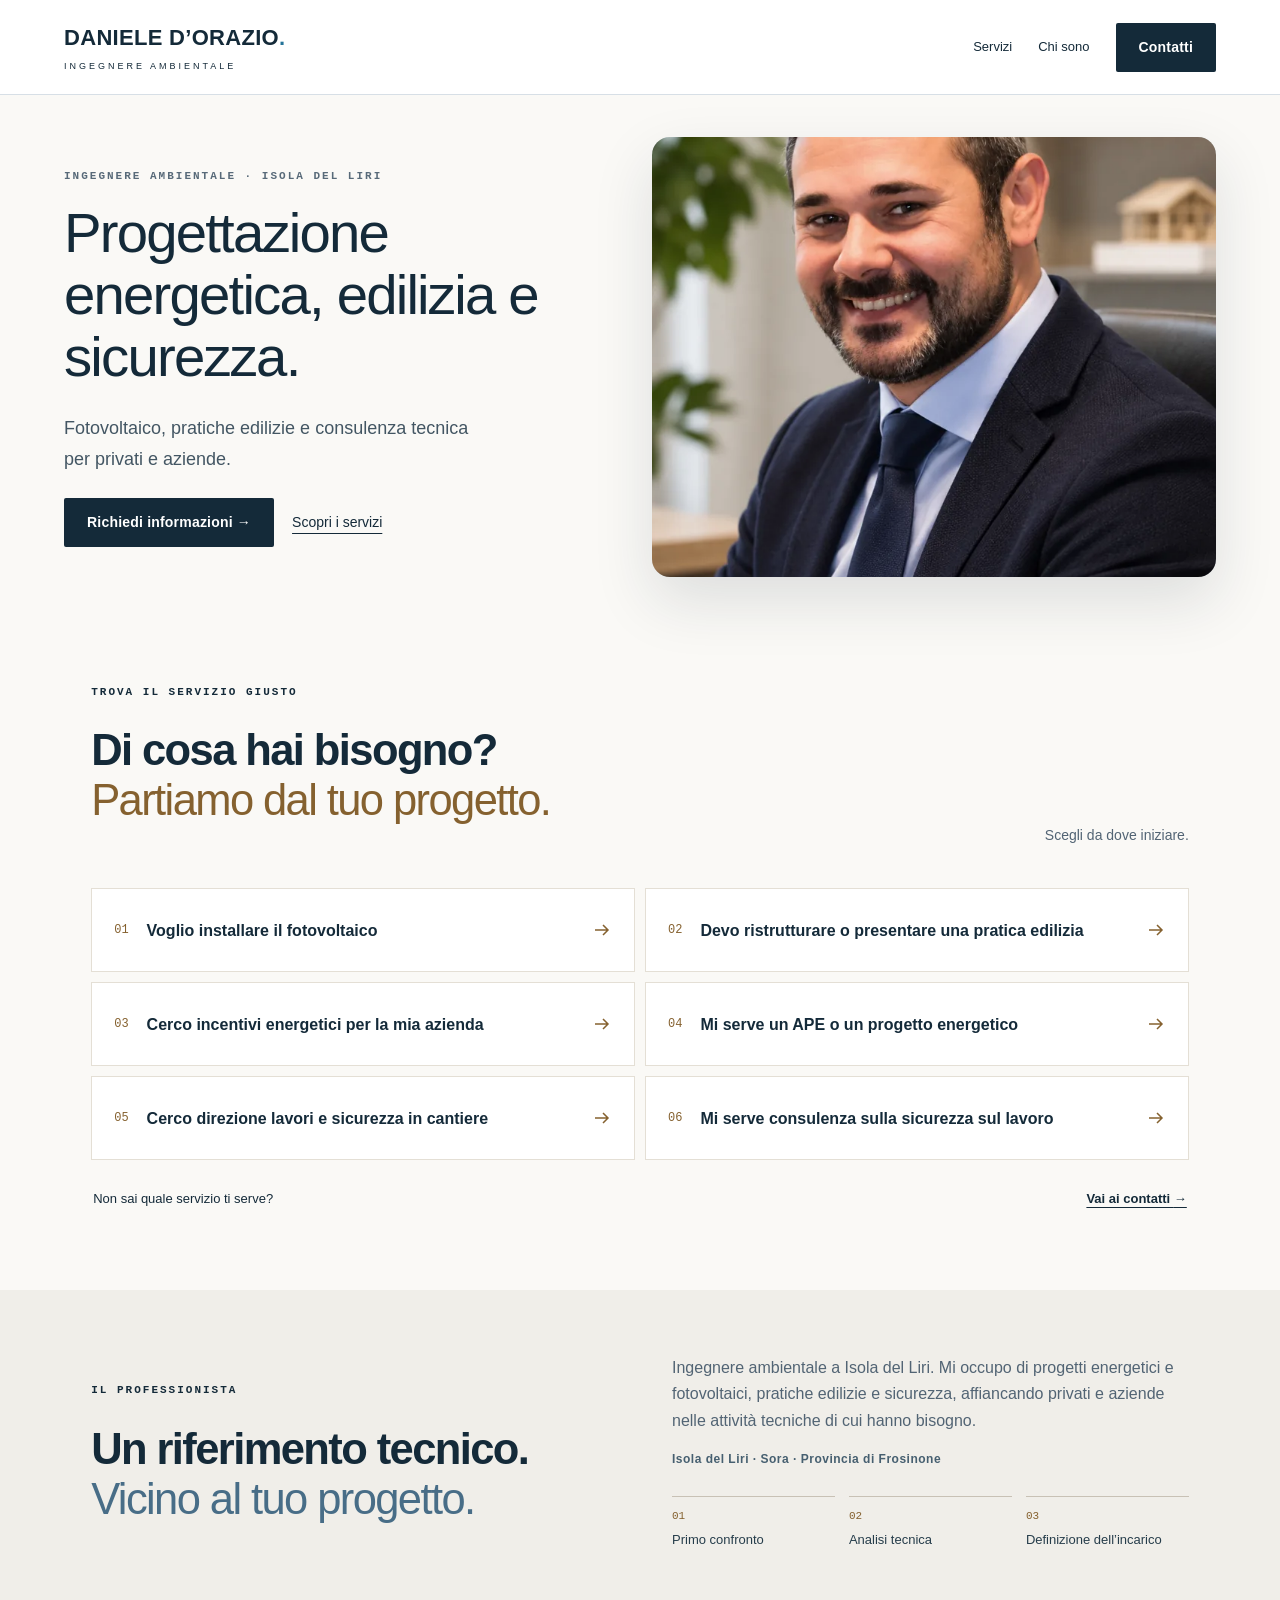
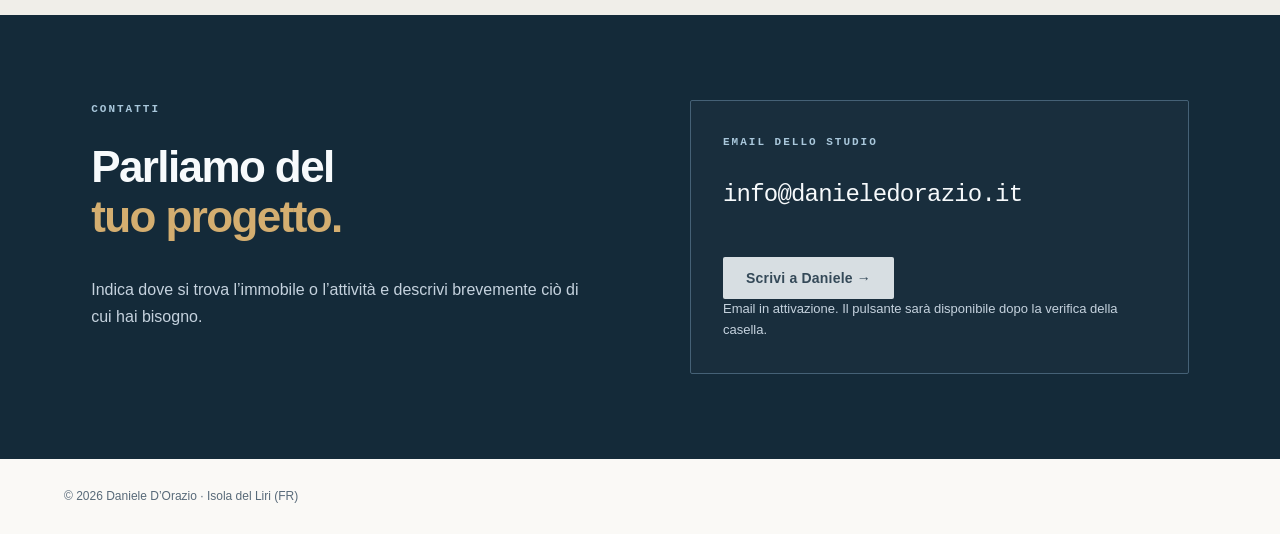
==== index.html @ 5a12cd10 "Simplify hero copy and make contact action prominent" ====
<!DOCTYPE html><html lang="it"><head><meta charset="utf-8"><meta name="viewport" content="width=device-width,initial-scale=1"><title>Daniele D’Orazio | Ingegnere a Isola del Liri</title><meta name="description" content="Daniele D’Orazio, ingegnere a Isola del Liri: progettazione energetica, fotovoltaico e allacci, incentivi per aziende, pratiche edilizie, direzione lavori e sicurezza."><link rel="canonical" href="https://danieledorazio.it/"><meta name="theme-color" content="#142b42"><link rel="icon" href="favicon.svg" type="image/svg+xml"><link rel="stylesheet" href="style.css?v=home-compact-3"><meta property="og:title" content="Daniele D’Orazio | Ingegnere a Isola del Liri"><meta property="og:description" content="Daniele D’Orazio, ingegnere a Isola del Liri: progettazione energetica, fotovoltaico e allacci, incentivi per aziende, pratiche edilizie, direzione lavori e sicurezza."><meta property="og:type" content="website"><meta property="og:locale" content="it_IT"><meta property="og:url" content="https://danieledorazio.it/"><meta property="og:image" content="https://danieledorazio.it/assets/images/condivisione-isola.jpg"><meta property="og:image:width" content="1200"><meta property="og:image:height" content="630"><meta property="og:image:alt" content="Cascata Grande di Isola del Liri · Foto Piergiorgio Mariniello, CC BY-SA 3.0"><meta name="twitter:card" content="summary_large_image"><script type="application/ld+json">{"@context": "https://schema.org", "@type": "WebPage", "@id": "https://danieledorazio.it/#webpage", "url": "https://danieledorazio.it/", "name": "Daniele D’Orazio | Ingegnere a Isola del Liri", "description": "Daniele D’Orazio, ingegnere a Isola del Liri: progettazione energetica, fotovoltaico e allacci, incentivi per aziende, pratiche edilizie, direzione lavori e sicurezza.", "inLanguage": "it-IT"}</script></head><body class="home-clean"><a class="skip" href="#contenuto">Salta al contenuto</a><header><a class="brand" href="./">Daniele D’Orazio<span class="brand-dot">.</span><small>INGEGNERE AMBIENTALE</small></a><nav aria-label="Navigazione principale"><a href="./#servizi">Servizi</a><a href="./#approccio">Chi sono</a><a class="button dark" href="./#contatti"><span class="nav-cta-long">Contatti</span><span class="nav-cta-short">Contatti</span></a></nav></header><main id="contenuto"><section class="wrap hero"><div><span class="eyebrow">Ingegnere ambientale · Isola del Liri</span><h1>Progettazione energetica, edilizia e sicurezza.</h1><p class="lead">Fotovoltaico, pratiche edilizie e consulenza tecnica per privati e aziende.</p><div class="actions"><a class="button dark" href="#contatti">Richiedi informazioni <span aria-hidden="true">→</span></a><a class="textlink" href="#esigenze">Scopri i servizi</a></div></div><div class="hero-art photo-hero person-hero"><img src="assets/images/daniele-ritratto.webp" alt="Daniele D’Orazio, ingegnere ambientale" width="1024" height="1536" fetchpriority="high" decoding="async"></div></section><section class="wrap needs" id="esigenze"><span id="servizi" class="eyebrow">Trova il servizio giusto</span><div class="section-head"><h2>Di cosa hai bisogno?<br><em>Partiamo dal tuo progetto.</em></h2><p>Scegli da dove iniziare.</p></div><div class="needs-grid"><a class="need-link" href="fotovoltaico.html"><span class="need-index">01</span><strong>Voglio installare il fotovoltaico</strong><span class="need-arrow" aria-hidden="true"><svg viewBox="0 0 20 20" width="20" height="20" aria-hidden="true" focusable="false"><path d="M3 10h13m-5-5 5 5-5 5" fill="none" stroke="currentColor" stroke-width="1.5"/></svg></span></a><a class="need-link" href="pratiche-edilizie.html"><span class="need-index">02</span><strong>Devo ristrutturare o presentare una pratica edilizia</strong><span class="need-arrow" aria-hidden="true"><svg viewBox="0 0 20 20" width="20" height="20" aria-hidden="true" focusable="false"><path d="M3 10h13m-5-5 5 5-5 5" fill="none" stroke="currentColor" stroke-width="1.5"/></svg></span></a><a class="need-link" href="incentivi-energetici.html"><span class="need-index">03</span><strong>Cerco incentivi energetici per la mia azienda</strong><span class="need-arrow" aria-hidden="true"><svg viewBox="0 0 20 20" width="20" height="20" aria-hidden="true" focusable="false"><path d="M3 10h13m-5-5 5 5-5 5" fill="none" stroke="currentColor" stroke-width="1.5"/></svg></span></a><a class="need-link" href="certificazione-energetica.html"><span class="need-index">04</span><strong>Mi serve un APE o un progetto energetico</strong><span class="need-arrow" aria-hidden="true"><svg viewBox="0 0 20 20" width="20" height="20" aria-hidden="true" focusable="false"><path d="M3 10h13m-5-5 5 5-5 5" fill="none" stroke="currentColor" stroke-width="1.5"/></svg></span></a><a class="need-link" href="direzione-lavori-sicurezza.html"><span class="need-index">05</span><strong>Cerco direzione lavori e sicurezza in cantiere</strong><span class="need-arrow" aria-hidden="true"><svg viewBox="0 0 20 20" width="20" height="20" aria-hidden="true" focusable="false"><path d="M3 10h13m-5-5 5 5-5 5" fill="none" stroke="currentColor" stroke-width="1.5"/></svg></span></a><a class="need-link" href="sicurezza-lavoro.html"><span class="need-index">06</span><strong>Mi serve consulenza sulla sicurezza sul lavoro</strong><span class="need-arrow" aria-hidden="true"><svg viewBox="0 0 20 20" width="20" height="20" aria-hidden="true" focusable="false"><path d="M3 10h13m-5-5 5 5-5 5" fill="none" stroke="currentColor" stroke-width="1.5"/></svg></span></a></div><div class="needs-foot"><span>Non sai quale servizio ti serve?</span><a href="#contatti">Vai ai contatti <span aria-hidden="true">→</span></a></div></section><section class="about" id="approccio"><div class="wrap about-compact"><div><span class="eyebrow">Il professionista</span><h2>Un riferimento tecnico.<br><em>Vicino al tuo progetto.</em></h2></div><div><p>Ingegnere ambientale a Isola del Liri. Mi occupo di progetti energetici e fotovoltaici, pratiche edilizie e sicurezza, affiancando privati e aziende nelle attività tecniche di cui hanno bisogno.</p><p class="about-location">Isola del Liri · Sora · Provincia di Frosinone</p><ol class="process-compact"><li>Primo confronto</li><li>Analisi tecnica</li><li>Definizione dell’incarico</li></ol></div></div></section><section class="contact" id="contatti"><div class="wrap split"><div><span class="eyebrow">Contatti</span><h2>Parliamo del<br><span class="contact-highlight">tuo progetto.</span></h2><p>Indica dove si trova l’immobile o l’attività e descrivi brevemente ciò di cui hai bisogno.</p></div><div class="contact-panel"><span class="eyebrow">Email dello studio</span><p class="contact-email">info@danieledorazio.it</p><button class="button contact-pending" type="button" disabled aria-describedby="email-status">Scrivi a Daniele <span aria-hidden="true">→</span></button><p id="email-status" class="contact-status">Email in attivazione. Il pulsante sarà disponibile dopo la verifica della casella.</p></div></div></section></main><footer><span>© 2026 Daniele D’Orazio · Isola del Liri (FR)</span></footer></body></html>
---- style.css ----
*{box-sizing:border-box}html{scroll-behavior:smooth;scroll-padding-top:90px}body{background:#f5f7f9;color:#172e43;font:16px/1.65 Arial,sans-serif;margin:0}a{color:inherit}header{align-items:center;display:flex;justify-content:space-between;margin:auto;max-width:1320px;padding:26px 5%}.brand{font-size:21px;font-weight:700;letter-spacing:-1px;text-decoration:none}.brand small{display:block;font-size:10px;font-weight:400;letter-spacing:2px}nav{align-items:center;display:flex;gap:26px}nav a{font-size:13px}.button,nav a{text-decoration:none}.button{background:#c5e2ef;border:0;border-radius:4px;color:#142b42;display:inline-block;font-size:14px;font-weight:700;padding:13px 23px}.dark{background:#142b42;color:#fff}.wrap{margin:auto;max-width:1200px;padding:85px 4%}.hero{align-items:center;display:grid;grid-template-columns:1.15fr 1fr;padding-bottom:70px;padding-top:70px}.eyebrow{display:block;font-size:11px;font-weight:700;letter-spacing:2px;margin-bottom:24px;text-transform:uppercase}h1,h2,h3,p{margin-top:0}h1{font:500 clamp(42px,5.3vw,73px)/1.08 Georgia,serif;letter-spacing:-2.5px;margin-bottom:26px}h1 em,h2 em{color:#346c88}h2{font:400 clamp(32px,4vw,48px)/1.15 Georgia,serif;letter-spacing:-1px}h3{font-size:21px;font-weight:500;line-height:1.3}p{color:#526474}.lead{font-size:17px;max-width:490px}.actions{align-items:center;display:flex;gap:24px;margin:32px 0}.textlink{font-size:14px;text-underline-offset:6px}.micro{color:#586a79;font-size:11px}.hero-art{background:#e9eef3;border-radius:160px 160px 8px 8px;min-height:470px;overflow:hidden;position:relative}.hero-art svg{height:470px;width:100%}.tag{align-items:center;background:#fffefaeb;border:1px solid #fff;bottom:25px;display:flex;font-size:12px;justify-content:space-between;left:25px;padding:15px 20px;position:absolute;right:25px}.tag strong{display:block;font-size:16px}.section-head{align-items:end;display:flex;gap:35px;justify-content:space-between;margin-bottom:45px}.section-head p{font-size:14px;max-width:350px}.grid{display:grid;gap:20px;grid-template-columns:repeat(3,1fr)}.card{background:#fff;border:1px solid #d7dfe6;display:flex;flex-direction:column;min-height:300px;padding:31px;text-decoration:none;transition:transform .2s,background .2s}.card:hover{background:#eef4f8;transform:translateY(-5px)}.num{color:#587b92;font-size:11px;letter-spacing:2px;margin-bottom:42px}.card p{font-size:14px}.about{background:#eaf0f5}.split{display:grid;gap:100px;grid-template-columns:1fr 1fr}.steps{border-top:1px solid #bbcbd7}.step{border-bottom:1px solid #bbcbd7;display:grid;gap:20px;grid-template-columns:40px 1fr;padding:25px 0}.step h3{font-size:19px;margin-bottom:8px}.step p{font-size:14px;margin:0}.step span{color:#346c88;font-size:12px}.local{align-items:center;border:1px solid #d7dfe6;display:flex;gap:30px;justify-content:space-between;margin-top:45px;padding:35px}.local p{margin:0;max-width:600px}.faq{max-width:820px}details{border-bottom:1px solid #d7dfe6;padding:23px 0}summary{cursor:pointer;font-size:18px}details p{font-size:15px;margin:18px 0 0}.contact{background:#142b42;color:#f7fafc}.contact p{color:#c5d2de}.contact h2{font-size:55px}.contact-panel{border:1px solid #456176;padding:32px}.contact-panel p:last-child{margin:0}footer{color:#586a79;display:flex;gap:20px;justify-content:space-between;padding:28px 5%}.demo,footer{font-size:11px}.demo{background:#eaf0f5;color:#536a7d;padding:8px 5%;text-align:center}.article{max-width:800px}.article h1{font-size:52px}.article h2{font-size:30px;margin-top:45px}.article li{color:#526474;margin:12px 0}.skip{left:-9999px;position:absolute}.skip:focus{background:#fff;left:10px;padding:10px;top:10px;z-index:10}:focus-visible{outline-offset:5px}@media(max-width:760px){header{padding:20px 6%}nav{gap:14px}nav a:not(:last-child){display:none}.hero,.split{gap:35px;grid-template-columns:1fr}.wrap{padding:55px 6%}.hero-art{min-height:370px}.hero-art svg{height:370px}.hero{padding-top:45px}h1{font-size:49px}.grid{grid-template-columns:1fr}.card{min-height:240px}.num{margin-bottom:25px}.local,.section-head{display:block}.contact h2{font-size:42px}footer{flex-direction:column}.article h1{font-size:40px}.actions{gap:15px}}@media(prefers-reduced-motion:reduce){html{scroll-behavior:auto}.card{transition:none}}
.photo-hero{background:#d6e0e8;border-radius:180px 180px 5px 5px;min-height:550px}.photo-hero>img{display:block;height:550px;object-fit:cover;object-position:60% center;width:100%}.photo-hero:after{background:linear-gradient(transparent 55%,#172e4344);content:"";inset:0;pointer-events:none;position:absolute}.photo-hero .tag{z-index:1}.tag>div>span{font-size:9px;letter-spacing:1px}.visual-story{background:#e9eef3;display:grid;grid-template-columns:1.1fr 1fr}.story-image{min-height:520px;overflow:hidden;position:relative}.story-image img{height:100%;object-fit:cover;object-position:25% center;position:absolute;width:100%}.story-image>span{background:#142b4280;bottom:16px;color:#fff;font-size:10px;left:20px;padding:7px 10px;position:absolute;right:20px;text-shadow:0 1px 5px #000}.story-copy{align-self:center;padding:70px 12%}.story-copy p{max-width:420px}.contact-email{display:block;font-size:clamp(16px,2vw,25px);margin-bottom:24px;overflow-wrap:anywhere;text-underline-offset:7px}.contact-panel .button{margin-top:20px}.card{border-radius:8px}.card:nth-child(2){background:#edf2f7}.card:nth-child(3){background:#e5edf4}.hero{gap:40px}header{border-bottom:0}.demo{background:#142b42;color:#dce8f1}.contact-panel{background:#ffffff05;border-radius:8px}@media(max-width:760px){.visual-story{grid-template-columns:1fr}.story-image{min-height:340px}.story-copy{padding:45px 6%}.photo-hero{border-radius:140px 140px 5px 5px;min-height:420px}.photo-hero>img{height:420px}.hero h1{font-size:52px}}body,h1,h2,h3{font-family:Arial,Helvetica,sans-serif}h1,h2,h3{font-weight:600}h1{font-size:clamp(39px,4.35vw,61px);letter-spacing:-2.3px;line-height:1.1}h1 em,h2 em{color:#486d87;font-style:normal;font-weight:400}h2{font-size:clamp(30px,3.4vw,44px);letter-spacing:-1.6px}h3{font-size:20px;letter-spacing:-.4px}.brand{letter-spacing:-.7px}.drawing-label,.eyebrow,.micro,.num{font-family:Courier New,monospace}.hero{background-image:linear-gradient(#142b4207 1px,transparent 0),linear-gradient(90deg,#142b4207 1px,transparent 0);background-size:40px 40px;max-width:1280px;padding:65px 5%}.hero-art,.photo-hero{border:1px solid #cbd6df;border-radius:2px;min-height:510px}.photo-hero>img{filter:saturate(.72);height:510px;object-position:34% center}.drawing-label{background:#ffffffed;color:#142b42;font-size:9px;left:15px;letter-spacing:.5px;padding:8px 10px;position:absolute;top:15px;z-index:2}.tag{background:#fffffff0;border-radius:0;bottom:15px;left:15px;right:15px}.tag strong{font-size:17px}.button{letter-spacing:.2px}.button,.card,.contact-panel{border-radius:2px}.card{border-top:3px solid #346c88;min-height:290px}.card:hover{transform:translateY(-3px)}.num{color:#526e83}.contact h2{font-size:44px;line-height:1.12}.contact-email{font-family:Courier New,monospace;font-size:clamp(16px,1.7vw,23px);letter-spacing:-.8px}.email-status{border:1px solid #668399;color:#d8e6ef!important;display:inline-block;font:12px Courier New,monospace;padding:6px 12px}.demo{background:#e6edf3;border-bottom:1px solid #d7dfe6;color:#344f66;font-size:10px}.visual-story{background:#e9eff4}.story-image img{filter:saturate(.65)}.about{background:#edf2f6}.local{border-left:3px solid #346c88}.contact-panel hr{border-color:#456176!important}header{border-bottom:1px solid #d7dfe6}.contact .eyebrow{color:#a9c7db}.photo-hero:after{background:linear-gradient(transparent 55%,#142b4233)}.story-image>span{background:#142b4299}@media(max-width:760px){.hero h1{font-size:41px;letter-spacing:-1.6px}.hero-art,.photo-hero{border-radius:2px;min-height:390px}.photo-hero>img{height:390px}.hero{padding-bottom:40px;padding-top:40px}.contact h2{font-size:36px}.drawing-label{font-size:8px}}
:root{--ink:#142a39;--gold:#b89455;--paper:#faf9f6}
body{background:var(--paper);color:var(--ink)}
header{background:#fff;max-width:none;padding-bottom:20px;padding-top:20px}
.brand{font-size:22px;letter-spacing:.3px;text-transform:uppercase}
.brand small{font-size:9px;letter-spacing:3px;margin-top:3px}
.textlink:hover,nav a:hover{color:#a57d40}
.button.dark{background:var(--ink);color:#fff}
.button:hover{filter:brightness(1.12)}
.hero{background-image:none;gap:55px;grid-template-columns:1fr 1.05fr;max-width:1400px;min-height:620px}
.hero h1{font-size:clamp(42px,5.2vw,74px);font-weight:500;letter-spacing:-2.7px;line-height:1.08}
#territorio h2 em,.hero h1 em,.section-head h2 em{color:#85612f}
.hero .eyebrow{color:#80602f}
.hero .lead{color:#435663;font-size:18px;line-height:1.7}
.photo-hero{border:0;box-shadow:0 24px 60px #142a3920;min-height:540px}
.photo-hero>img{filter:saturate(.9);height:540px;object-position:center}
.drawing-label{background:#fff;color:#87683c}
.tag{background:#ffffffed;border:0}
.card{border:1px solid #e5e2dc;border-top:3px solid var(--gold);box-shadow:0 10px 28px #142a3909}
.card:nth-child(2),.card:nth-child(3){background:#fff}
.card:hover{box-shadow:0 20px 40px #142a3919}
.about{background:#f0eee9}
.visual-story{background:#eeece6}
.story-image img{filter:saturate(.85)}
.local{background:#fff;border:1px solid #e4dfd5;border-left:4px solid var(--gold);box-shadow:0 12px 36px #142a3909}
.territory-mark{color:#80602f;font-size:12px;font-weight:700;letter-spacing:2px;line-height:2;text-align:center;white-space:nowrap}
.contact{background:var(--ink)}
.contact h2 span{color:#d4ae70!important}
.demo{background:#f3eee4;border:0;color:#6d5836}
@media(max-width:760px){header{padding:18px 5%}.brand{font-size:17px}nav .button{font-size:11px;padding:10px}.hero{gap:25px;grid-template-columns:1fr;min-height:auto}.hero h1{font-size:clamp(39px,10vw,55px);letter-spacing:-1.8px}.photo-hero{min-height:330px}.photo-hero>img{height:330px}.tag{padding:12px}.territory-mark{display:block;margin-top:25px}.local{padding:24px}
 header{align-items:center;gap:12px}
 .brand{font-size:16px;line-height:1.2;white-space:nowrap}
 .brand small{font-size:8px;letter-spacing:2px}
 nav{margin-left:auto}
 nav .button{font-size:0;max-width:110px;padding:11px 12px}
 nav .button:after{content:"Contatti";font-size:12px}
 .hero{display:flex;flex-direction:column;gap:18px;padding-bottom:36px;padding-top:30px}
 .hero>div:first-child{display:contents}
 .hero .eyebrow{font-size:9px;letter-spacing:1.4px;margin-bottom:0;order:0}
 .hero h1{font-size:clamp(34px,9vw,43px);letter-spacing:-1.4px;line-height:1.12;margin:0;order:1}
 .hero .lead{font-size:15px;line-height:1.55;margin:0;order:3}
 .hero .actions{flex-wrap:wrap;gap:15px;margin:8px 0 0;order:4}
 .hero .actions .button{font-size:12px;padding:12px 16px}
 .hero .actions .textlink{font-size:12px}
 .hero .micro{display:none}
 .hero .hero-art{box-shadow:0 12px 28px #142a3920;min-height:250px;order:2;width:100%}
 .hero .photo-hero>img{height:250px}
 .hero .drawing-label{font-size:8px}
 .hero .tag{bottom:9px;left:9px;padding:9px;right:9px}
 .hero .tag strong{font-size:12px}
 .hero .tag>div>span{font-size:8px}
 .wrap{padding-left:5%;padding-right:5%}}
.photo-credit{color:#586a79;font-size:10px;margin:auto;max-width:1200px;padding:0 5% 22px}
.photo-credit a{color:inherit}

.contact-top{align-items:center;background:#142a39;color:#fff;display:flex;font-size:13px;gap:17px;justify-content:center;letter-spacing:.1px;padding:10px 5%}
.contact-top>a{color:#fff;font-weight:700;text-underline-offset:3px}
.contact-top>span:first-child{color:#d4ae70;font-size:11px;letter-spacing:1px;text-transform:uppercase}
.contact-top .demo-phone{color:#f5f1e9;font-weight:600}
.contact-top small{color:#e0c9a8;font-size:10px;font-weight:400}
@media(max-width:760px){.contact-top{flex-wrap:wrap;font-size:12px;gap:3px 10px;padding:10px 4%}.contact-top .contact-separator,.contact-top>span:first-child{display:none}.contact-top>a{font-size:13px}.contact-top .demo-phone{font-size:12px}}
.service-grid{align-items:stretch;gap:18px}
.service-card{gap:0;min-height:0;padding:27px 27px 24px}
.service-card .num{color:#80602f;margin:0 0 16px}
.service-card h3{font-size:23px;line-height:1.2;margin-bottom:16px}
.service-tags{border-top:1px solid #eee8dd;color:#806b4f;display:block;font-size:11px;line-height:1.6;padding:12px 0}
.service-cta{align-items:center;color:#142a39;display:flex;font-size:13px;font-weight:700;justify-content:space-between;margin-top:auto;padding-top:18px}
.service-cta span{color:#85612f;font-size:21px}
@media(max-width:760px){.service-grid{gap:14px}.service-card{min-height:0;padding:22px 22px 18px}.service-card .num{margin-bottom:12px}.service-card h3{font-size:22px;margin-bottom:10px}.service-tags{font-size:10px;padding:10px 0}.service-cta{padding-top:11px}}

.service-grid{grid-template-columns:repeat(3,minmax(0,1fr))}.service-card{min-height:285px}.service-card h3{margin-top:10px}.service-card .service-tags{margin-top:auto}.service-card .service-cta{margin-top:0}@media(max-width:760px){.service-grid{grid-template-columns:1fr}.service-card{min-height:0}.service-card h3{font-size:21px}}
.needs{padding-bottom:55px;padding-top:68px}
.needs .section-head{margin-bottom:27px}
.needs-grid{display:grid;gap:12px;grid-template-columns:repeat(2,minmax(0,1fr))}
.need-link{align-items:center;background:#fff;border:1px solid #e4dfd5;display:flex;gap:18px;min-height:88px;padding:21px 23px;text-decoration:none;transition:border-color .2s,box-shadow .2s}
.need-link:focus-visible,.need-link:hover{border-color:#b89455;box-shadow:0 10px 25px #142a3912}
.need-index{color:#85612f;font:12px Courier New,monospace}
.need-link strong{flex:1;font-size:16px;font-weight:600;line-height:1.35}
.need-arrow{color:#85612f;font-size:22px}
.needs-foot{align-items:center;display:flex;font-size:13px;gap:15px;justify-content:space-between;margin-top:18px;padding:16px 2px}
.needs-foot a{font-weight:700;text-underline-offset:4px}
@media(max-width:760px){.needs{padding-bottom:20px;padding-top:43px}.needs .section-head{margin-bottom:19px}.needs-grid{gap:9px;grid-template-columns:1fr}.need-link{gap:13px;min-height:68px;padding:15px 17px}.need-link strong{font-size:14px}.need-arrow{font-size:20px}.needs-foot{display:block;padding:14px 0}.needs-foot span{display:block;margin-bottom:7px}}
.wa-ready{align-items:center;background:#e9f7ed;border:1px solid #b7dec2;border-radius:9px;color:#14542c;display:flex;gap:13px;margin:15px 0;padding:14px 16px}
.wa-ready small,.wa-ready strong{display:block}.wa-ready strong{font-size:16px}.wa-ready small{color:#366e49;font-size:12px;line-height:1.45}
.wa-dot{color:#1b9e50;font-size:22px}.wa-top{color:#d6f6df!important;font-weight:700}.wa-top small{font-size:10px;font-weight:400}
.wa-floating{align-items:center;background:#168744;border-radius:40px;bottom:20px;box-shadow:0 6px 24px #142a3940;color:#fff;display:flex;font-size:14px;font-weight:700;gap:7px;padding:12px 17px;position:fixed;right:18px;text-decoration:none;z-index:50}
.wa-floating small{font-size:10px;font-weight:400;opacity:.9}.wa-floating span{font-size:22px;line-height:1}
@media(max-width:760px){.wa-floating{bottom:12px;font-size:13px;padding:11px 14px;right:12px}.wa-top{font-size:12px!important}}
.brand-dot{color:#257499}.tag-arrow{font-size:28px}.contact-highlight{color:#87c4dd}.contact-divider{border:0;border-top:1px solid #527064;margin:26px 0}.back-link{margin-top:28px}.back-link-legacy{margin-top:30px}
.nav-cta-short{display:none}.hero>div,.split>div{min-width:0}.article h1{overflow-wrap:anywhere}
.wa-floating{background:#126d38}.wa-floating small{opacity:1}.wa-floating{bottom:calc(20px + env(safe-area-inset-bottom,0px))}
body:has(.wa-floating){padding-bottom:80px}summary{display:list-item;min-height:44px}.photo-credit a,footer a{display:inline-block;padding:4px 0}.contact-top a{padding:4px 0}
:focus-visible{outline:3px solid #387fa3;outline-offset:4px}.contact :focus-visible,.contact-top :focus-visible{outline-color:#c5e2ef}
@media(max-width:760px){nav .button{align-items:center;display:inline-flex;font-size:12px;min-height:44px}nav .button:after{content:none}.nav-cta-long{display:none}.nav-cta-short{display:inline}.brand small{letter-spacing:1.1px}.brand small,.hero .eyebrow{font-size:10px}.photo-credit{font-size:12px}.drawing-label,.hero .drawing-label{font-size:10px}.wa-floating{bottom:calc(12px + env(safe-area-inset-bottom,0px))}.brand{white-space:normal}.brand small{white-space:nowrap}.article .button,.contact-top{overflow-wrap:anywhere}}
@media(prefers-reduced-motion:reduce){*{scroll-behavior:auto!important;transition:none!important}}

/* The mobile contact placeholder must not obscure text or actions. */
@media(max-width:760px){.wa-floating{position:static;width:max-content;max-width:calc(100% - 24px);margin:0 12px calc(24px + env(safe-area-inset-bottom,0px)) auto}body:has(.wa-floating){padding-bottom:0}}

/* Essential homepage */
.about-compact{display:grid;grid-template-columns:1fr 1fr;gap:64px;align-items:center;padding-top:65px;padding-bottom:65px}
.about-compact h2{margin-bottom:0}.about-compact p{max-width:510px}.about-location{font-size:12px;font-weight:700;letter-spacing:.5px;color:#587b92}
.service-grid .service-card{min-height:210px}.service-grid .service-card h3{margin-bottom:12px}.service-grid .service-cta{margin-top:auto}
@media(max-width:760px){.about-compact{grid-template-columns:1fr;gap:15px;padding-top:40px;padding-bottom:40px}.about-compact h2{font-size:31px}.service-grid .service-card{min-height:0}}

/* Approved compact studio homepage: ink, warm paper and muted gold. */
.home-clean .hero{min-height:0;padding-top:62px;padding-bottom:68px;gap:60px;align-items:center}
.home-clean .hero h1{font-size:clamp(43px,4.3vw,62px);line-height:1.08;margin-bottom:25px;letter-spacing:-2px;color:var(--ink)}
.hero-profession{display:block;font-size:.52em;line-height:1.35;font-weight:400;letter-spacing:-.6px;color:#85612f;margin-top:17px}
.home-clean .hero .eyebrow{font-size:11px;color:#586a79;margin-bottom:21px}
.home-clean .hero .lead{max-width:430px;font-size:18px}.home-clean .hero .actions{margin:26px 0 0}
.home-clean .photo-hero{min-height:440px}.home-clean .photo-hero>img{height:440px;object-position:center}
.home-clean .needs{padding-top:54px;padding-bottom:64px}.home-clean .needs-grid{gap:10px}.home-clean .need-link{min-height:84px;padding:20px 22px}.need-arrow svg{display:block}.home-clean .need-arrow{color:#85612f}
.home-clean .needs-foot{margin-top:12px}.home-clean .section-head{margin-bottom:27px}
.process-compact{list-style:none;padding:0;margin:26px 0 0;display:flex;gap:14px;counter-reset:process;flex-wrap:wrap}
.process-compact li{counter-increment:process;border-top:1px solid #c8c1b5;padding-top:13px;flex:1;min-width:120px;font-size:13px;color:#263d4b}
.process-compact li:before{content:'0' counter(process);display:block;font:11px 'Courier New',monospace;color:#85612f;margin-bottom:7px}
.home-clean .contact-panel{align-self:center}.contact-pending:disabled{background:#d7dee2;color:#344958;cursor:not-allowed;opacity:1;box-shadow:none;filter:none}.contact-status{font-size:13px;line-height:1.6;margin:16px 0 0;color:#c5d2de}.home-clean .contact-email{font-size:clamp(17px,2vw,24px);color:#f7fafc;margin-bottom:22px}.home-clean footer{font-size:12px}.home-clean .photo-credit{padding-bottom:24px}
@media(max-width:760px){.home-clean .hero{display:grid;grid-template-columns:1fr;gap:25px;padding-top:34px;padding-bottom:40px}.home-clean .hero>div:first-child{display:block}.home-clean .hero h1{font-size:clamp(36px,9vw,46px);letter-spacing:-1.4px;margin-bottom:20px}.hero-profession{font-size:.58em;letter-spacing:-.4px;margin-top:13px}.home-clean .hero .eyebrow{font-size:10px;margin-bottom:15px}.home-clean .hero .lead{font-size:16px;line-height:1.6}.home-clean .hero .actions{margin-top:22px}.home-clean .hero .hero-art,.home-clean .photo-hero{min-height:270px}.home-clean .photo-hero>img{height:270px}.home-clean .needs{padding-top:36px;padding-bottom:40px}.home-clean .needs-grid{gap:9px}.home-clean .need-link{padding:16px;min-height:74px}.home-clean .need-link strong{font-size:15px;line-height:1.4}.home-clean .need-index{font-size:11px}.home-clean .section-head h2{font-size:31px}.process-compact{gap:12px;margin-top:24px}.process-compact li{flex-basis:100%;min-width:0;display:flex;gap:13px;align-items:baseline;padding-top:12px}.process-compact li:before{margin-bottom:0}.home-clean .contact-panel{padding:24px}.home-clean .contact-email{font-size:18px}}
.home-clean .about-location{color:#465f70}

/* Portrait in the compact professional profile */
.about-with-photo{grid-template-columns:minmax(190px,.72fr) minmax(220px,1fr) minmax(250px,1.12fr);gap:clamp(20px,3vw,52px);align-items:center}
.about-portrait{margin:0;overflow:hidden;border-radius:12px;aspect-ratio:4/5;max-width:320px;background:#d9e2e5;box-shadow:0 12px 34px rgba(20,43,66,.11)}
.about-portrait img{display:block;width:100%;height:100%;object-fit:cover;object-position:center 26%}
@media(max-width:900px){.about-with-photo{grid-template-columns:minmax(140px,.65fr) 1fr;gap:22px}.about-with-photo>div:last-child{grid-column:2}.about-portrait{grid-row:1/span 2}}
@media(max-width:600px){.about-with-photo{grid-template-columns:112px minmax(0,1fr);gap:15px;align-items:start}.about-portrait{grid-row:1;aspect-ratio:3/4;border-radius:9px}.about-with-photo>div:nth-child(2){align-self:center}.about-with-photo>div:last-child{grid-column:1/-1}.about-with-photo h2{font-size:clamp(23px,6vw,31px)}}

/* Hero portrait instead of landscape */
.person-hero{background:#dfe7e9;border-radius:18px;min-height:530px}
.person-hero>img{width:100%;height:530px;object-fit:cover;object-position:center 30%}
.person-hero:after{display:none}
@media(max-width:760px){.person-hero{min-height:0;max-height:520px;border-radius:14px}.person-hero>img{height:auto;max-height:520px;aspect-ratio:4/4.6;object-fit:cover;object-position:center 25%}}

/* Keep full portrait visible on mobile, with no duplicate in About */
@media(max-width:760px){
.person-hero{max-height:none;min-height:0;overflow:hidden}
.person-hero>img{display:block;width:100%;height:auto;max-height:none;aspect-ratio:auto;object-fit:contain;object-position:center}
}

/* Compact, direct homepage introduction */
.home-clean .hero{padding-top:42px;padding-bottom:52px;gap:clamp(24px,4vw,58px)}
.home-clean .hero h1{font-size:clamp(35px,4.4vw,62px);line-height:1.1;letter-spacing:-1.8px;max-width:680px}
.home-clean .hero .eyebrow{margin-bottom:17px}
.home-clean .hero .lead{margin-bottom:0}
.home-clean .hero .actions{flex-wrap:wrap;gap:18px;margin:24px 0 0}
@media(max-width:760px){
.home-clean .hero{padding-top:28px;padding-bottom:38px;gap:24px}
.home-clean .hero h1{font-size:clamp(34px,8.2vw,45px);letter-spacing:-1.2px;margin-bottom:16px}
.home-clean .hero .eyebrow{font-size:10px;margin-bottom:14px}
.home-clean .hero .lead{font-size:16px;line-height:1.5}
.home-clean .hero .actions{margin-top:20px;gap:14px}
.home-clean .hero .actions .button{padding:12px 17px}
}
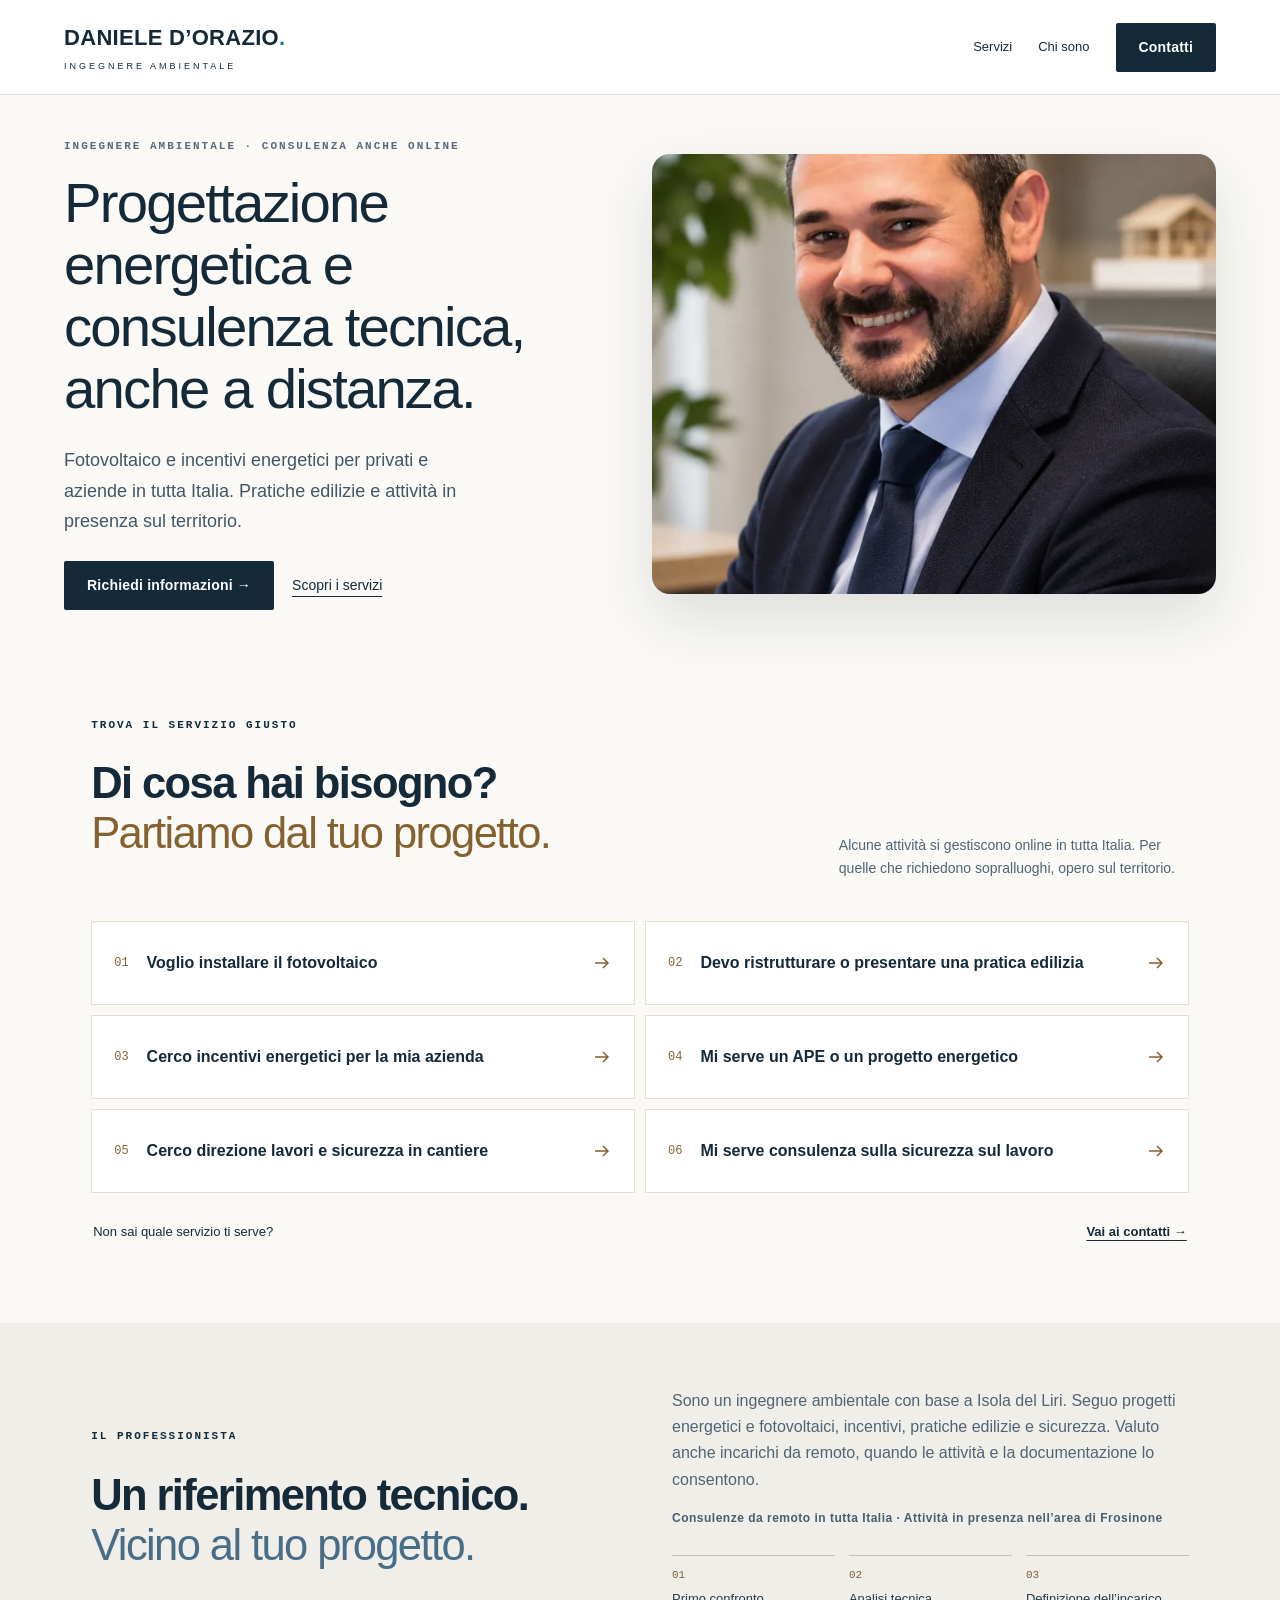
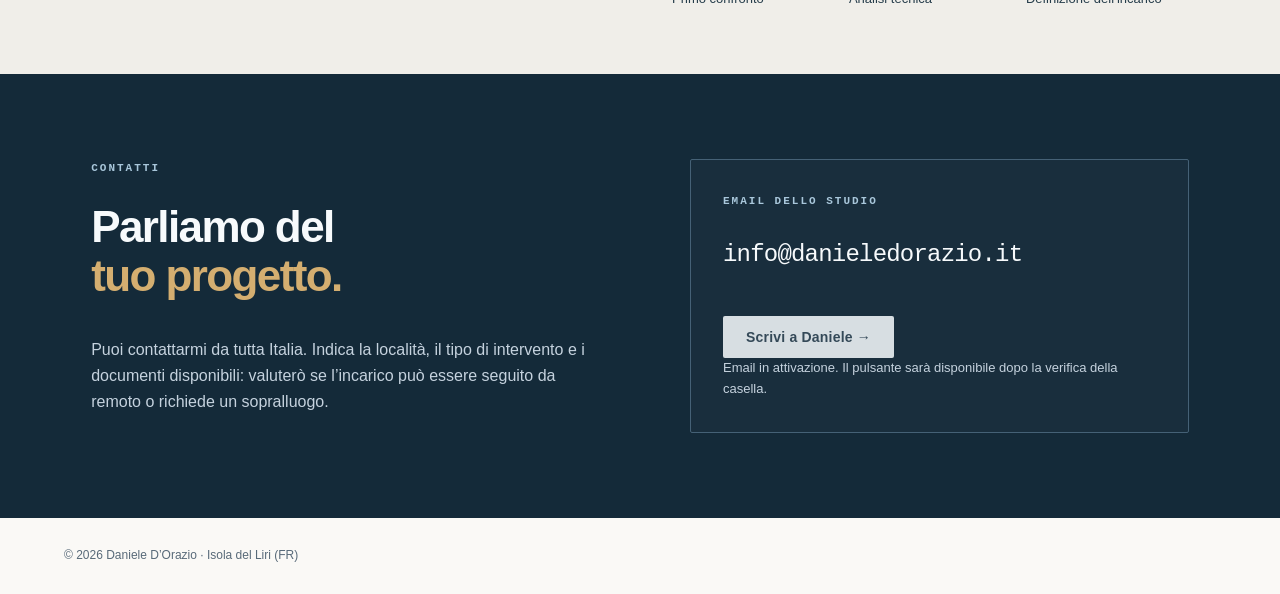
==== commit 4e973474: "Introduce national remote consultancy positioning while retaining local services" ====
--- a/index.html
+++ b/index.html
@@ -1 +1 @@
-<!DOCTYPE html><html lang="it"><head><meta charset="utf-8"><meta name="viewport" content="width=device-width,initial-scale=1"><title>Daniele D’Orazio | Ingegnere a Isola del Liri</title><meta name="description" content="Daniele D’Orazio, ingegnere a Isola del Liri: progettazione energetica, fotovoltaico e allacci, incentivi per aziende, pratiche edilizie, direzione lavori e sicurezza."><link rel="canonical" href="https://danieledorazio.it/"><meta name="theme-color" content="#142b42"><link rel="icon" href="favicon.svg" type="image/svg+xml"><link rel="stylesheet" href="style.css?v=home-compact-3"><meta property="og:title" content="Daniele D’Orazio | Ingegnere a Isola del Liri"><meta property="og:description" content="Daniele D’Orazio, ingegnere a Isola del Liri: progettazione energetica, fotovoltaico e allacci, incentivi per aziende, pratiche edilizie, direzione lavori e sicurezza."><meta property="og:type" content="website"><meta property="og:locale" content="it_IT"><meta property="og:url" content="https://danieledorazio.it/"><meta property="og:image" content="https://danieledorazio.it/assets/images/condivisione-isola.jpg"><meta property="og:image:width" content="1200"><meta property="og:image:height" content="630"><meta property="og:image:alt" content="Cascata Grande di Isola del Liri · Foto Piergiorgio Mariniello, CC BY-SA 3.0"><meta name="twitter:card" content="summary_large_image"><script type="application/ld+json">{"@context": "https://schema.org", "@type": "WebPage", "@id": "https://danieledorazio.it/#webpage", "url": "https://danieledorazio.it/", "name": "Daniele D’Orazio | Ingegnere a Isola del Liri", "description": "Daniele D’Orazio, ingegnere a Isola del Liri: progettazione energetica, fotovoltaico e allacci, incentivi per aziende, pratiche edilizie, direzione lavori e sicurezza.", "inLanguage": "it-IT"}</script></head><body class="home-clean"><a class="skip" href="#contenuto">Salta al contenuto</a><header><a class="brand" href="./">Daniele D’Orazio<span class="brand-dot">.</span><small>INGEGNERE AMBIENTALE</small></a><nav aria-label="Navigazione principale"><a href="./#servizi">Servizi</a><a href="./#approccio">Chi sono</a><a class="button dark" href="./#contatti"><span class="nav-cta-long">Contatti</span><span class="nav-cta-short">Contatti</span></a></nav></header><main id="contenuto"><section class="wrap hero"><div><span class="eyebrow">Ingegnere ambientale · Isola del Liri</span><h1>Progettazione energetica, edilizia e sicurezza.</h1><p class="lead">Fotovoltaico, pratiche edilizie e consulenza tecnica per privati e aziende.</p><div class="actions"><a class="button dark" href="#contatti">Richiedi informazioni <span aria-hidden="true">→</span></a><a class="textlink" href="#esigenze">Scopri i servizi</a></div></div><div class="hero-art photo-hero person-hero"><img src="assets/images/daniele-ritratto.webp" alt="Daniele D’Orazio, ingegnere ambientale" width="1024" height="1536" fetchpriority="high" decoding="async"></div></section><section class="wrap needs" id="esigenze"><span id="servizi" class="eyebrow">Trova il servizio giusto</span><div class="section-head"><h2>Di cosa hai bisogno?<br><em>Partiamo dal tuo progetto.</em></h2><p>Scegli da dove iniziare.</p></div><div class="needs-grid"><a class="need-link" href="fotovoltaico.html"><span class="need-index">01</span><strong>Voglio installare il fotovoltaico</strong><span class="need-arrow" aria-hidden="true"><svg viewBox="0 0 20 20" width="20" height="20" aria-hidden="true" focusable="false"><path d="M3 10h13m-5-5 5 5-5 5" fill="none" stroke="currentColor" stroke-width="1.5"/></svg></span></a><a class="need-link" href="pratiche-edilizie.html"><span class="need-index">02</span><strong>Devo ristrutturare o presentare una pratica edilizia</strong><span class="need-arrow" aria-hidden="true"><svg viewBox="0 0 20 20" width="20" height="20" aria-hidden="true" focusable="false"><path d="M3 10h13m-5-5 5 5-5 5" fill="none" stroke="currentColor" stroke-width="1.5"/></svg></span></a><a class="need-link" href="incentivi-energetici.html"><span class="need-index">03</span><strong>Cerco incentivi energetici per la mia azienda</strong><span class="need-arrow" aria-hidden="true"><svg viewBox="0 0 20 20" width="20" height="20" aria-hidden="true" focusable="false"><path d="M3 10h13m-5-5 5 5-5 5" fill="none" stroke="currentColor" stroke-width="1.5"/></svg></span></a><a class="need-link" href="certificazione-energetica.html"><span class="need-index">04</span><strong>Mi serve un APE o un progetto energetico</strong><span class="need-arrow" aria-hidden="true"><svg viewBox="0 0 20 20" width="20" height="20" aria-hidden="true" focusable="false"><path d="M3 10h13m-5-5 5 5-5 5" fill="none" stroke="currentColor" stroke-width="1.5"/></svg></span></a><a class="need-link" href="direzione-lavori-sicurezza.html"><span class="need-index">05</span><strong>Cerco direzione lavori e sicurezza in cantiere</strong><span class="need-arrow" aria-hidden="true"><svg viewBox="0 0 20 20" width="20" height="20" aria-hidden="true" focusable="false"><path d="M3 10h13m-5-5 5 5-5 5" fill="none" stroke="currentColor" stroke-width="1.5"/></svg></span></a><a class="need-link" href="sicurezza-lavoro.html"><span class="need-index">06</span><strong>Mi serve consulenza sulla sicurezza sul lavoro</strong><span class="need-arrow" aria-hidden="true"><svg viewBox="0 0 20 20" width="20" height="20" aria-hidden="true" focusable="false"><path d="M3 10h13m-5-5 5 5-5 5" fill="none" stroke="currentColor" stroke-width="1.5"/></svg></span></a></div><div class="needs-foot"><span>Non sai quale servizio ti serve?</span><a href="#contatti">Vai ai contatti <span aria-hidden="true">→</span></a></div></section><section class="about" id="approccio"><div class="wrap about-compact"><div><span class="eyebrow">Il professionista</span><h2>Un riferimento tecnico.<br><em>Vicino al tuo progetto.</em></h2></div><div><p>Ingegnere ambientale a Isola del Liri. Mi occupo di progetti energetici e fotovoltaici, pratiche edilizie e sicurezza, affiancando privati e aziende nelle attività tecniche di cui hanno bisogno.</p><p class="about-location">Isola del Liri · Sora · Provincia di Frosinone</p><ol class="process-compact"><li>Primo confronto</li><li>Analisi tecnica</li><li>Definizione dell’incarico</li></ol></div></div></section><section class="contact" id="contatti"><div class="wrap split"><div><span class="eyebrow">Contatti</span><h2>Parliamo del<br><span class="contact-highlight">tuo progetto.</span></h2><p>Indica dove si trova l’immobile o l’attività e descrivi brevemente ciò di cui hai bisogno.</p></div><div class="contact-panel"><span class="eyebrow">Email dello studio</span><p class="contact-email">info@danieledorazio.it</p><button class="button contact-pending" type="button" disabled aria-describedby="email-status">Scrivi a Daniele <span aria-hidden="true">→</span></button><p id="email-status" class="contact-status">Email in attivazione. Il pulsante sarà disponibile dopo la verifica della casella.</p></div></div></section></main><footer><span>© 2026 Daniele D’Orazio · Isola del Liri (FR)</span></footer></body></html>
+<!DOCTYPE html><html lang="it"><head><meta charset="utf-8"><meta name="viewport" content="width=device-width,initial-scale=1"><title>Daniele D’Orazio | Ingegnere a Isola del Liri</title><meta name="description" content="Daniele D’Orazio, ingegnere a Isola del Liri: progettazione energetica, fotovoltaico e allacci, incentivi per aziende, pratiche edilizie, direzione lavori e sicurezza."><link rel="canonical" href="https://danieledorazio.it/"><meta name="theme-color" content="#142b42"><link rel="icon" href="favicon.svg" type="image/svg+xml"><link rel="stylesheet" href="style.css?v=nazionale-1"><meta property="og:title" content="Daniele D’Orazio | Ingegnere a Isola del Liri"><meta property="og:description" content="Daniele D’Orazio, ingegnere a Isola del Liri: progettazione energetica, fotovoltaico e allacci, incentivi per aziende, pratiche edilizie, direzione lavori e sicurezza."><meta property="og:type" content="website"><meta property="og:locale" content="it_IT"><meta property="og:url" content="https://danieledorazio.it/"><meta property="og:image" content="https://danieledorazio.it/assets/images/condivisione-isola.jpg"><meta property="og:image:width" content="1200"><meta property="og:image:height" content="630"><meta property="og:image:alt" content="Cascata Grande di Isola del Liri · Foto Piergiorgio Mariniello, CC BY-SA 3.0"><meta name="twitter:card" content="summary_large_image"><script type="application/ld+json">{"@context": "https://schema.org", "@type": "WebPage", "@id": "https://danieledorazio.it/#webpage", "url": "https://danieledorazio.it/", "name": "Daniele D’Orazio | Ingegnere a Isola del Liri", "description": "Daniele D’Orazio, ingegnere a Isola del Liri: progettazione energetica, fotovoltaico e allacci, incentivi per aziende, pratiche edilizie, direzione lavori e sicurezza.", "inLanguage": "it-IT"}</script></head><body class="home-clean"><a class="skip" href="#contenuto">Salta al contenuto</a><header><a class="brand" href="./">Daniele D’Orazio<span class="brand-dot">.</span><small>INGEGNERE AMBIENTALE</small></a><nav aria-label="Navigazione principale"><a href="./#servizi">Servizi</a><a href="./#approccio">Chi sono</a><a class="button dark" href="./#contatti"><span class="nav-cta-long">Contatti</span><span class="nav-cta-short">Contatti</span></a></nav></header><main id="contenuto"><section class="wrap hero"><div><span class="eyebrow">Ingegnere ambientale · Consulenza anche online</span><h1>Progettazione energetica e consulenza tecnica, anche a distanza.</h1><p class="lead">Fotovoltaico e incentivi energetici per privati e aziende in tutta Italia. Pratiche edilizie e attività in presenza sul territorio.</p><div class="actions"><a class="button dark" href="#contatti">Richiedi informazioni <span aria-hidden="true">→</span></a><a class="textlink" href="#esigenze">Scopri i servizi</a></div></div><div class="hero-art photo-hero person-hero"><img src="assets/images/daniele-ritratto.webp" alt="Daniele D’Orazio, ingegnere ambientale" width="1024" height="1536" fetchpriority="high" decoding="async"></div></section><section class="wrap needs" id="esigenze"><span id="servizi" class="eyebrow">Trova il servizio giusto</span><div class="section-head"><h2>Di cosa hai bisogno?<br><em>Partiamo dal tuo progetto.</em></h2><p>Alcune attività si gestiscono online in tutta Italia. Per quelle che richiedono sopralluoghi, opero sul territorio.</p></div><div class="needs-grid"><a class="need-link" href="fotovoltaico.html"><span class="need-index">01</span><strong>Voglio installare il fotovoltaico</strong><span class="need-arrow" aria-hidden="true"><svg viewBox="0 0 20 20" width="20" height="20" aria-hidden="true" focusable="false"><path d="M3 10h13m-5-5 5 5-5 5" fill="none" stroke="currentColor" stroke-width="1.5"/></svg></span></a><a class="need-link" href="pratiche-edilizie.html"><span class="need-index">02</span><strong>Devo ristrutturare o presentare una pratica edilizia</strong><span class="need-arrow" aria-hidden="true"><svg viewBox="0 0 20 20" width="20" height="20" aria-hidden="true" focusable="false"><path d="M3 10h13m-5-5 5 5-5 5" fill="none" stroke="currentColor" stroke-width="1.5"/></svg></span></a><a class="need-link" href="incentivi-energetici.html"><span class="need-index">03</span><strong>Cerco incentivi energetici per la mia azienda</strong><span class="need-arrow" aria-hidden="true"><svg viewBox="0 0 20 20" width="20" height="20" aria-hidden="true" focusable="false"><path d="M3 10h13m-5-5 5 5-5 5" fill="none" stroke="currentColor" stroke-width="1.5"/></svg></span></a><a class="need-link" href="certificazione-energetica.html"><span class="need-index">04</span><strong>Mi serve un APE o un progetto energetico</strong><span class="need-arrow" aria-hidden="true"><svg viewBox="0 0 20 20" width="20" height="20" aria-hidden="true" focusable="false"><path d="M3 10h13m-5-5 5 5-5 5" fill="none" stroke="currentColor" stroke-width="1.5"/></svg></span></a><a class="need-link" href="direzione-lavori-sicurezza.html"><span class="need-index">05</span><strong>Cerco direzione lavori e sicurezza in cantiere</strong><span class="need-arrow" aria-hidden="true"><svg viewBox="0 0 20 20" width="20" height="20" aria-hidden="true" focusable="false"><path d="M3 10h13m-5-5 5 5-5 5" fill="none" stroke="currentColor" stroke-width="1.5"/></svg></span></a><a class="need-link" href="sicurezza-lavoro.html"><span class="need-index">06</span><strong>Mi serve consulenza sulla sicurezza sul lavoro</strong><span class="need-arrow" aria-hidden="true"><svg viewBox="0 0 20 20" width="20" height="20" aria-hidden="true" focusable="false"><path d="M3 10h13m-5-5 5 5-5 5" fill="none" stroke="currentColor" stroke-width="1.5"/></svg></span></a></div><div class="needs-foot"><span>Non sai quale servizio ti serve?</span><a href="#contatti">Vai ai contatti <span aria-hidden="true">→</span></a></div></section><section class="about" id="approccio"><div class="wrap about-compact"><div><span class="eyebrow">Il professionista</span><h2>Un riferimento tecnico.<br><em>Vicino al tuo progetto.</em></h2></div><div><p>Sono un ingegnere ambientale con base a Isola del Liri. Seguo progetti energetici e fotovoltaici, incentivi, pratiche edilizie e sicurezza. Valuto anche incarichi da remoto, quando le attività e la documentazione lo consentono.</p><p class="about-location">Consulenze da remoto in tutta Italia · Attività in presenza nell’area di Frosinone</p><ol class="process-compact"><li>Primo confronto</li><li>Analisi tecnica</li><li>Definizione dell’incarico</li></ol></div></div></section><section class="contact" id="contatti"><div class="wrap split"><div><span class="eyebrow">Contatti</span><h2>Parliamo del<br><span class="contact-highlight">tuo progetto.</span></h2><p>Puoi contattarmi da tutta Italia. Indica la località, il tipo di intervento e i documenti disponibili: valuterò se l’incarico può essere seguito da remoto o richiede un sopralluogo.</p></div><div class="contact-panel"><span class="eyebrow">Email dello studio</span><p class="contact-email">info@danieledorazio.it</p><button class="button contact-pending" type="button" disabled aria-describedby="email-status">Scrivi a Daniele <span aria-hidden="true">→</span></button><p id="email-status" class="contact-status">Email in attivazione. Il pulsante sarà disponibile dopo la verifica della casella.</p></div></div></section></main><footer><span>© 2026 Daniele D’Orazio · Isola del Liri (FR)</span></footer></body></html>
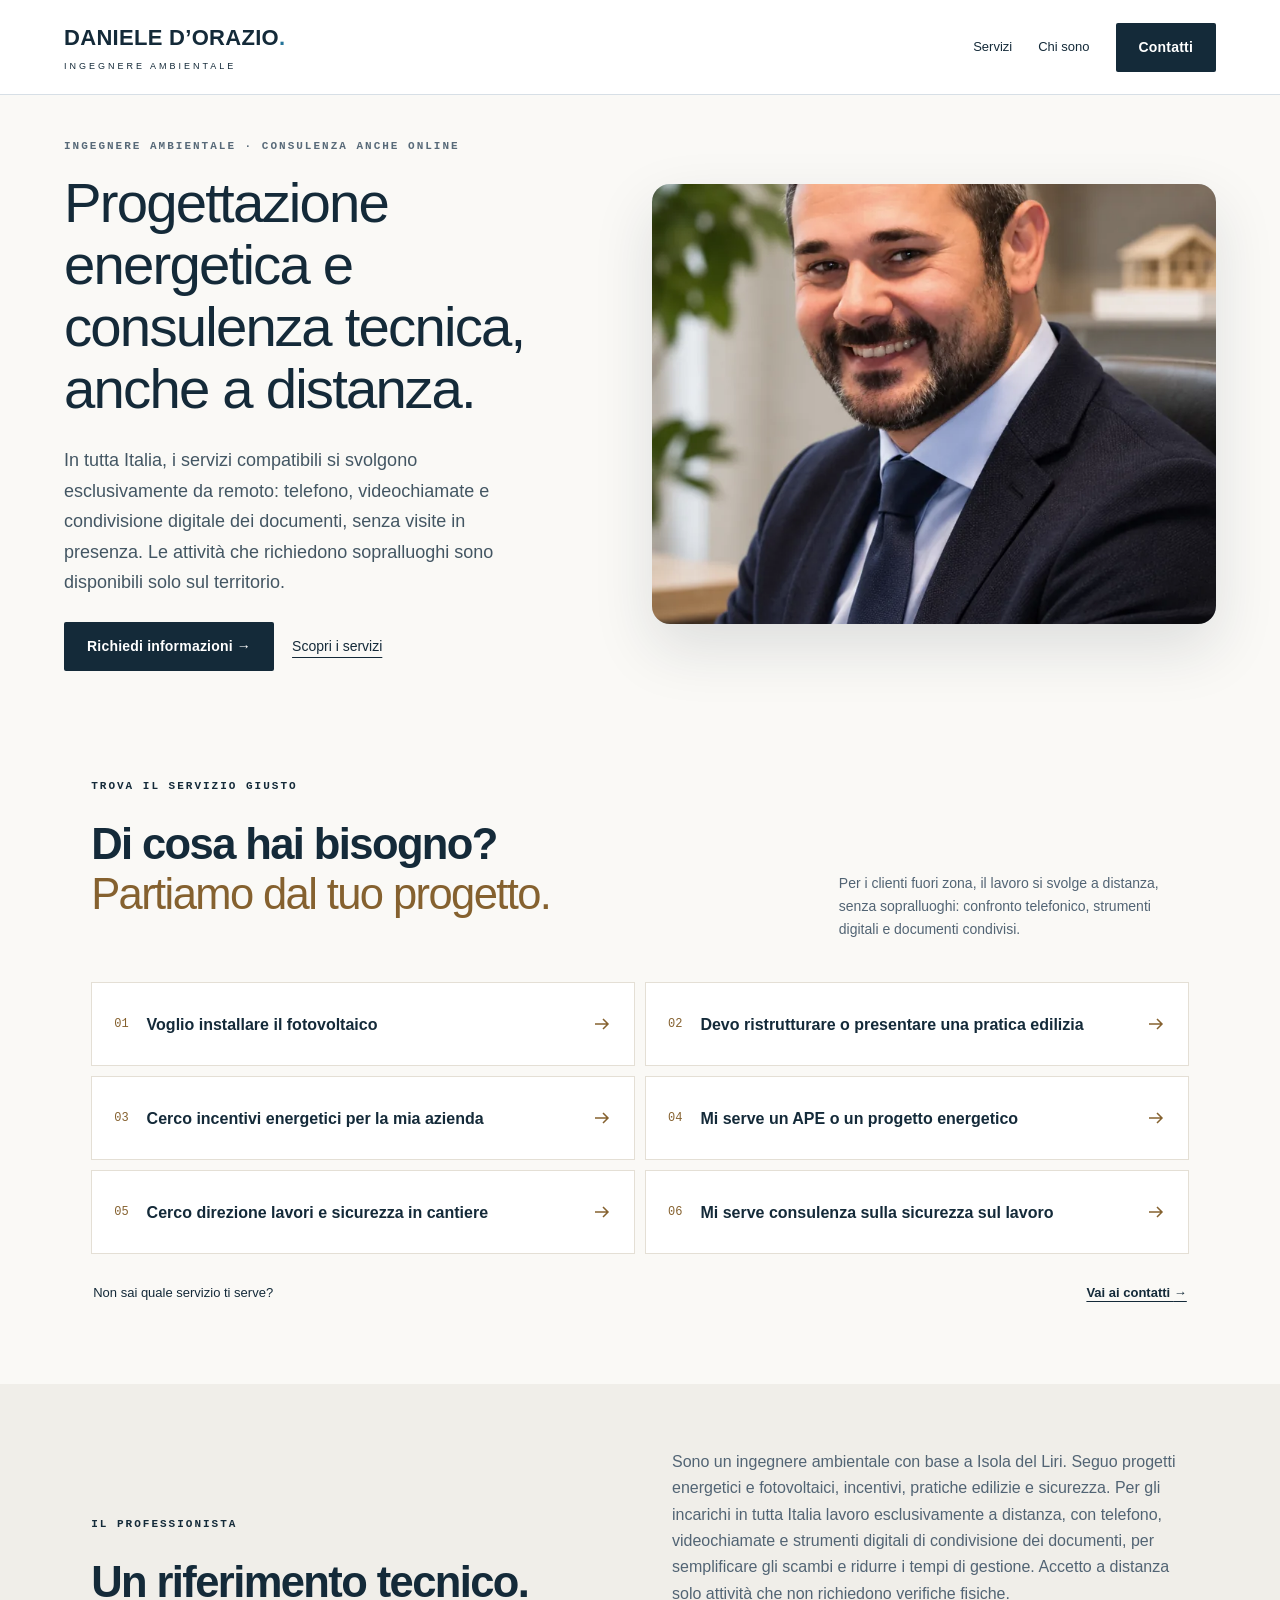
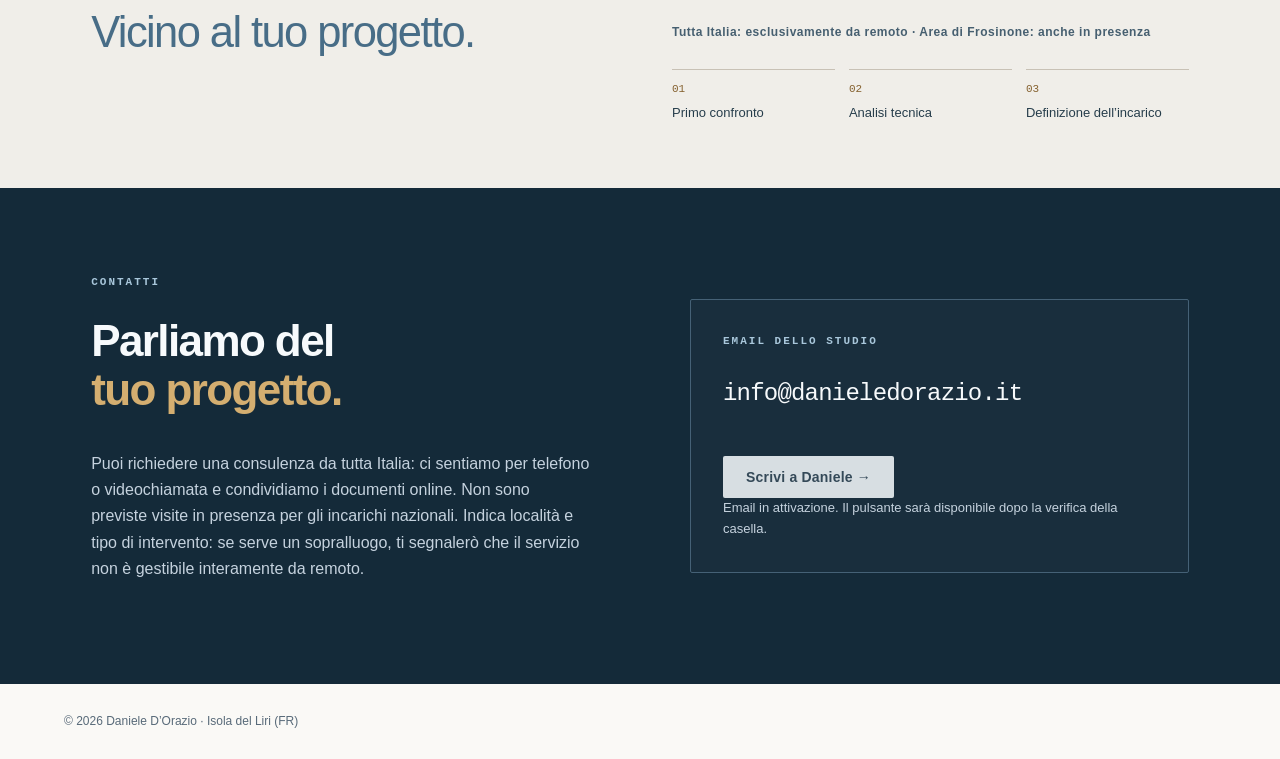
==== commit 3ec0cebe: "Clarify nationwide services are remote-only with digital collaboration" ====
--- a/index.html
+++ b/index.html
@@ -1 +1 @@
-<!DOCTYPE html><html lang="it"><head><meta charset="utf-8"><meta name="viewport" content="width=device-width,initial-scale=1"><title>Daniele D’Orazio | Ingegnere a Isola del Liri</title><meta name="description" content="Daniele D’Orazio, ingegnere a Isola del Liri: progettazione energetica, fotovoltaico e allacci, incentivi per aziende, pratiche edilizie, direzione lavori e sicurezza."><link rel="canonical" href="https://danieledorazio.it/"><meta name="theme-color" content="#142b42"><link rel="icon" href="favicon.svg" type="image/svg+xml"><link rel="stylesheet" href="style.css?v=nazionale-1"><meta property="og:title" content="Daniele D’Orazio | Ingegnere a Isola del Liri"><meta property="og:description" content="Daniele D’Orazio, ingegnere a Isola del Liri: progettazione energetica, fotovoltaico e allacci, incentivi per aziende, pratiche edilizie, direzione lavori e sicurezza."><meta property="og:type" content="website"><meta property="og:locale" content="it_IT"><meta property="og:url" content="https://danieledorazio.it/"><meta property="og:image" content="https://danieledorazio.it/assets/images/condivisione-isola.jpg"><meta property="og:image:width" content="1200"><meta property="og:image:height" content="630"><meta property="og:image:alt" content="Cascata Grande di Isola del Liri · Foto Piergiorgio Mariniello, CC BY-SA 3.0"><meta name="twitter:card" content="summary_large_image"><script type="application/ld+json">{"@context": "https://schema.org", "@type": "WebPage", "@id": "https://danieledorazio.it/#webpage", "url": "https://danieledorazio.it/", "name": "Daniele D’Orazio | Ingegnere a Isola del Liri", "description": "Daniele D’Orazio, ingegnere a Isola del Liri: progettazione energetica, fotovoltaico e allacci, incentivi per aziende, pratiche edilizie, direzione lavori e sicurezza.", "inLanguage": "it-IT"}</script></head><body class="home-clean"><a class="skip" href="#contenuto">Salta al contenuto</a><header><a class="brand" href="./">Daniele D’Orazio<span class="brand-dot">.</span><small>INGEGNERE AMBIENTALE</small></a><nav aria-label="Navigazione principale"><a href="./#servizi">Servizi</a><a href="./#approccio">Chi sono</a><a class="button dark" href="./#contatti"><span class="nav-cta-long">Contatti</span><span class="nav-cta-short">Contatti</span></a></nav></header><main id="contenuto"><section class="wrap hero"><div><span class="eyebrow">Ingegnere ambientale · Consulenza anche online</span><h1>Progettazione energetica e consulenza tecnica, anche a distanza.</h1><p class="lead">Fotovoltaico e incentivi energetici per privati e aziende in tutta Italia. Pratiche edilizie e attività in presenza sul territorio.</p><div class="actions"><a class="button dark" href="#contatti">Richiedi informazioni <span aria-hidden="true">→</span></a><a class="textlink" href="#esigenze">Scopri i servizi</a></div></div><div class="hero-art photo-hero person-hero"><img src="assets/images/daniele-ritratto.webp" alt="Daniele D’Orazio, ingegnere ambientale" width="1024" height="1536" fetchpriority="high" decoding="async"></div></section><section class="wrap needs" id="esigenze"><span id="servizi" class="eyebrow">Trova il servizio giusto</span><div class="section-head"><h2>Di cosa hai bisogno?<br><em>Partiamo dal tuo progetto.</em></h2><p>Alcune attività si gestiscono online in tutta Italia. Per quelle che richiedono sopralluoghi, opero sul territorio.</p></div><div class="needs-grid"><a class="need-link" href="fotovoltaico.html"><span class="need-index">01</span><strong>Voglio installare il fotovoltaico</strong><span class="need-arrow" aria-hidden="true"><svg viewBox="0 0 20 20" width="20" height="20" aria-hidden="true" focusable="false"><path d="M3 10h13m-5-5 5 5-5 5" fill="none" stroke="currentColor" stroke-width="1.5"/></svg></span></a><a class="need-link" href="pratiche-edilizie.html"><span class="need-index">02</span><strong>Devo ristrutturare o presentare una pratica edilizia</strong><span class="need-arrow" aria-hidden="true"><svg viewBox="0 0 20 20" width="20" height="20" aria-hidden="true" focusable="false"><path d="M3 10h13m-5-5 5 5-5 5" fill="none" stroke="currentColor" stroke-width="1.5"/></svg></span></a><a class="need-link" href="incentivi-energetici.html"><span class="need-index">03</span><strong>Cerco incentivi energetici per la mia azienda</strong><span class="need-arrow" aria-hidden="true"><svg viewBox="0 0 20 20" width="20" height="20" aria-hidden="true" focusable="false"><path d="M3 10h13m-5-5 5 5-5 5" fill="none" stroke="currentColor" stroke-width="1.5"/></svg></span></a><a class="need-link" href="certificazione-energetica.html"><span class="need-index">04</span><strong>Mi serve un APE o un progetto energetico</strong><span class="need-arrow" aria-hidden="true"><svg viewBox="0 0 20 20" width="20" height="20" aria-hidden="true" focusable="false"><path d="M3 10h13m-5-5 5 5-5 5" fill="none" stroke="currentColor" stroke-width="1.5"/></svg></span></a><a class="need-link" href="direzione-lavori-sicurezza.html"><span class="need-index">05</span><strong>Cerco direzione lavori e sicurezza in cantiere</strong><span class="need-arrow" aria-hidden="true"><svg viewBox="0 0 20 20" width="20" height="20" aria-hidden="true" focusable="false"><path d="M3 10h13m-5-5 5 5-5 5" fill="none" stroke="currentColor" stroke-width="1.5"/></svg></span></a><a class="need-link" href="sicurezza-lavoro.html"><span class="need-index">06</span><strong>Mi serve consulenza sulla sicurezza sul lavoro</strong><span class="need-arrow" aria-hidden="true"><svg viewBox="0 0 20 20" width="20" height="20" aria-hidden="true" focusable="false"><path d="M3 10h13m-5-5 5 5-5 5" fill="none" stroke="currentColor" stroke-width="1.5"/></svg></span></a></div><div class="needs-foot"><span>Non sai quale servizio ti serve?</span><a href="#contatti">Vai ai contatti <span aria-hidden="true">→</span></a></div></section><section class="about" id="approccio"><div class="wrap about-compact"><div><span class="eyebrow">Il professionista</span><h2>Un riferimento tecnico.<br><em>Vicino al tuo progetto.</em></h2></div><div><p>Sono un ingegnere ambientale con base a Isola del Liri. Seguo progetti energetici e fotovoltaici, incentivi, pratiche edilizie e sicurezza. Valuto anche incarichi da remoto, quando le attività e la documentazione lo consentono.</p><p class="about-location">Consulenze da remoto in tutta Italia · Attività in presenza nell’area di Frosinone</p><ol class="process-compact"><li>Primo confronto</li><li>Analisi tecnica</li><li>Definizione dell’incarico</li></ol></div></div></section><section class="contact" id="contatti"><div class="wrap split"><div><span class="eyebrow">Contatti</span><h2>Parliamo del<br><span class="contact-highlight">tuo progetto.</span></h2><p>Puoi contattarmi da tutta Italia. Indica la località, il tipo di intervento e i documenti disponibili: valuterò se l’incarico può essere seguito da remoto o richiede un sopralluogo.</p></div><div class="contact-panel"><span class="eyebrow">Email dello studio</span><p class="contact-email">info@danieledorazio.it</p><button class="button contact-pending" type="button" disabled aria-describedby="email-status">Scrivi a Daniele <span aria-hidden="true">→</span></button><p id="email-status" class="contact-status">Email in attivazione. Il pulsante sarà disponibile dopo la verifica della casella.</p></div></div></section></main><footer><span>© 2026 Daniele D’Orazio · Isola del Liri (FR)</span></footer></body></html>
+<!DOCTYPE html><html lang="it"><head><meta charset="utf-8"><meta name="viewport" content="width=device-width,initial-scale=1"><title>Daniele D’Orazio | Ingegnere a Isola del Liri</title><meta name="description" content="Daniele D’Orazio, ingegnere a Isola del Liri: progettazione energetica, fotovoltaico e allacci, incentivi per aziende, pratiche edilizie, direzione lavori e sicurezza."><link rel="canonical" href="https://danieledorazio.it/"><meta name="theme-color" content="#142b42"><link rel="icon" href="favicon.svg" type="image/svg+xml"><link rel="stylesheet" href="style.css?v=remoto-chiaro-1"><meta property="og:title" content="Daniele D’Orazio | Ingegnere a Isola del Liri"><meta property="og:description" content="Daniele D’Orazio, ingegnere a Isola del Liri: progettazione energetica, fotovoltaico e allacci, incentivi per aziende, pratiche edilizie, direzione lavori e sicurezza."><meta property="og:type" content="website"><meta property="og:locale" content="it_IT"><meta property="og:url" content="https://danieledorazio.it/"><meta property="og:image" content="https://danieledorazio.it/assets/images/condivisione-isola.jpg"><meta property="og:image:width" content="1200"><meta property="og:image:height" content="630"><meta property="og:image:alt" content="Cascata Grande di Isola del Liri · Foto Piergiorgio Mariniello, CC BY-SA 3.0"><meta name="twitter:card" content="summary_large_image"><script type="application/ld+json">{"@context": "https://schema.org", "@type": "WebPage", "@id": "https://danieledorazio.it/#webpage", "url": "https://danieledorazio.it/", "name": "Daniele D’Orazio | Ingegnere a Isola del Liri", "description": "Daniele D’Orazio, ingegnere a Isola del Liri: progettazione energetica, fotovoltaico e allacci, incentivi per aziende, pratiche edilizie, direzione lavori e sicurezza.", "inLanguage": "it-IT"}</script></head><body class="home-clean"><a class="skip" href="#contenuto">Salta al contenuto</a><header><a class="brand" href="./">Daniele D’Orazio<span class="brand-dot">.</span><small>INGEGNERE AMBIENTALE</small></a><nav aria-label="Navigazione principale"><a href="./#servizi">Servizi</a><a href="./#approccio">Chi sono</a><a class="button dark" href="./#contatti"><span class="nav-cta-long">Contatti</span><span class="nav-cta-short">Contatti</span></a></nav></header><main id="contenuto"><section class="wrap hero"><div><span class="eyebrow">Ingegnere ambientale · Consulenza anche online</span><h1>Progettazione energetica e consulenza tecnica, anche a distanza.</h1><p class="lead">In tutta Italia, i servizi compatibili si svolgono esclusivamente da remoto: telefono, videochiamate e condivisione digitale dei documenti, senza visite in presenza. Le attività che richiedono sopralluoghi sono disponibili solo sul territorio.</p><div class="actions"><a class="button dark" href="#contatti">Richiedi informazioni <span aria-hidden="true">→</span></a><a class="textlink" href="#esigenze">Scopri i servizi</a></div></div><div class="hero-art photo-hero person-hero"><img src="assets/images/daniele-ritratto.webp" alt="Daniele D’Orazio, ingegnere ambientale" width="1024" height="1536" fetchpriority="high" decoding="async"></div></section><section class="wrap needs" id="esigenze"><span id="servizi" class="eyebrow">Trova il servizio giusto</span><div class="section-head"><h2>Di cosa hai bisogno?<br><em>Partiamo dal tuo progetto.</em></h2><p>Per i clienti fuori zona, il lavoro si svolge a distanza, senza sopralluoghi: confronto telefonico, strumenti digitali e documenti condivisi.</p></div><div class="needs-grid"><a class="need-link" href="fotovoltaico.html"><span class="need-index">01</span><strong>Voglio installare il fotovoltaico</strong><span class="need-arrow" aria-hidden="true"><svg viewBox="0 0 20 20" width="20" height="20" aria-hidden="true" focusable="false"><path d="M3 10h13m-5-5 5 5-5 5" fill="none" stroke="currentColor" stroke-width="1.5"/></svg></span></a><a class="need-link" href="pratiche-edilizie.html"><span class="need-index">02</span><strong>Devo ristrutturare o presentare una pratica edilizia</strong><span class="need-arrow" aria-hidden="true"><svg viewBox="0 0 20 20" width="20" height="20" aria-hidden="true" focusable="false"><path d="M3 10h13m-5-5 5 5-5 5" fill="none" stroke="currentColor" stroke-width="1.5"/></svg></span></a><a class="need-link" href="incentivi-energetici.html"><span class="need-index">03</span><strong>Cerco incentivi energetici per la mia azienda</strong><span class="need-arrow" aria-hidden="true"><svg viewBox="0 0 20 20" width="20" height="20" aria-hidden="true" focusable="false"><path d="M3 10h13m-5-5 5 5-5 5" fill="none" stroke="currentColor" stroke-width="1.5"/></svg></span></a><a class="need-link" href="certificazione-energetica.html"><span class="need-index">04</span><strong>Mi serve un APE o un progetto energetico</strong><span class="need-arrow" aria-hidden="true"><svg viewBox="0 0 20 20" width="20" height="20" aria-hidden="true" focusable="false"><path d="M3 10h13m-5-5 5 5-5 5" fill="none" stroke="currentColor" stroke-width="1.5"/></svg></span></a><a class="need-link" href="direzione-lavori-sicurezza.html"><span class="need-index">05</span><strong>Cerco direzione lavori e sicurezza in cantiere</strong><span class="need-arrow" aria-hidden="true"><svg viewBox="0 0 20 20" width="20" height="20" aria-hidden="true" focusable="false"><path d="M3 10h13m-5-5 5 5-5 5" fill="none" stroke="currentColor" stroke-width="1.5"/></svg></span></a><a class="need-link" href="sicurezza-lavoro.html"><span class="need-index">06</span><strong>Mi serve consulenza sulla sicurezza sul lavoro</strong><span class="need-arrow" aria-hidden="true"><svg viewBox="0 0 20 20" width="20" height="20" aria-hidden="true" focusable="false"><path d="M3 10h13m-5-5 5 5-5 5" fill="none" stroke="currentColor" stroke-width="1.5"/></svg></span></a></div><div class="needs-foot"><span>Non sai quale servizio ti serve?</span><a href="#contatti">Vai ai contatti <span aria-hidden="true">→</span></a></div></section><section class="about" id="approccio"><div class="wrap about-compact"><div><span class="eyebrow">Il professionista</span><h2>Un riferimento tecnico.<br><em>Vicino al tuo progetto.</em></h2></div><div><p>Sono un ingegnere ambientale con base a Isola del Liri. Seguo progetti energetici e fotovoltaici, incentivi, pratiche edilizie e sicurezza. Per gli incarichi in tutta Italia lavoro esclusivamente a distanza, con telefono, videochiamate e strumenti digitali di condivisione dei documenti, per semplificare gli scambi e ridurre i tempi di gestione. Accetto a distanza solo attività che non richiedono verifiche fisiche.</p><p class="about-location">Tutta Italia: esclusivamente da remoto · Area di Frosinone: anche in presenza</p><ol class="process-compact"><li>Primo confronto</li><li>Analisi tecnica</li><li>Definizione dell’incarico</li></ol></div></div></section><section class="contact" id="contatti"><div class="wrap split"><div><span class="eyebrow">Contatti</span><h2>Parliamo del<br><span class="contact-highlight">tuo progetto.</span></h2><p>Puoi richiedere una consulenza da tutta Italia: ci sentiamo per telefono o videochiamata e condividiamo i documenti online. Non sono previste visite in presenza per gli incarichi nazionali. Indica località e tipo di intervento: se serve un sopralluogo, ti segnalerò che il servizio non è gestibile interamente da remoto.</p></div><div class="contact-panel"><span class="eyebrow">Email dello studio</span><p class="contact-email">info@danieledorazio.it</p><button class="button contact-pending" type="button" disabled aria-describedby="email-status">Scrivi a Daniele <span aria-hidden="true">→</span></button><p id="email-status" class="contact-status">Email in attivazione. Il pulsante sarà disponibile dopo la verifica della casella.</p></div></div></section></main><footer><span>© 2026 Daniele D’Orazio · Isola del Liri (FR)</span></footer></body></html>
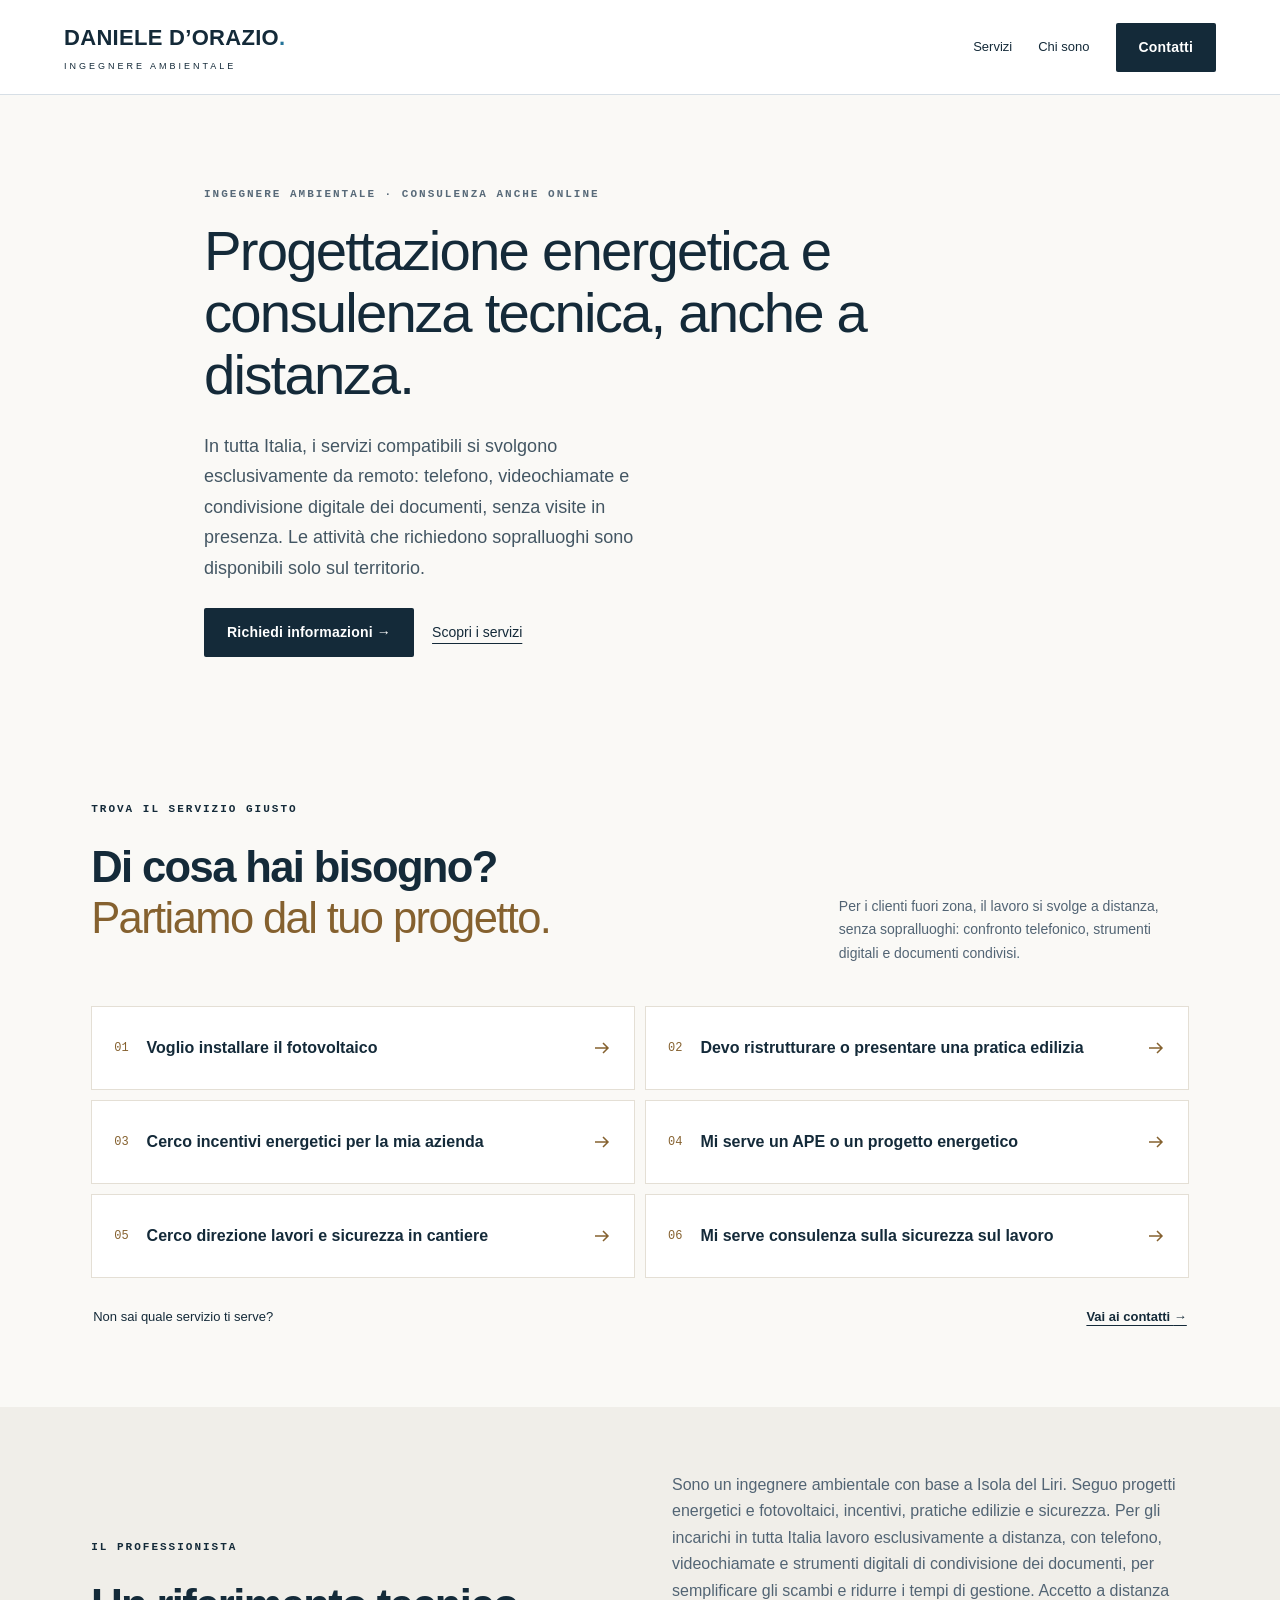
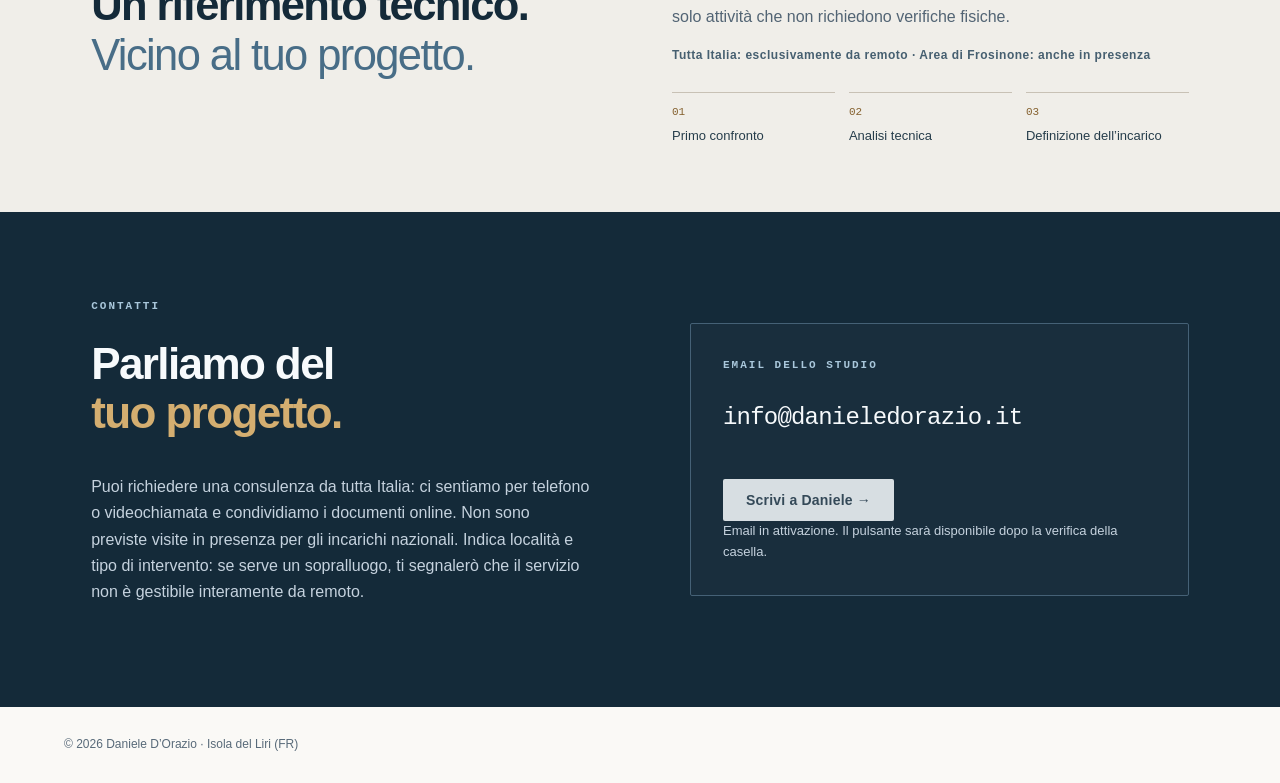
==== commit 82d5eea9: "Remove Daniele portrait from homepage" ====
--- a/index.html
+++ b/index.html
@@ -1 +1 @@
-<!DOCTYPE html><html lang="it"><head><meta charset="utf-8"><meta name="viewport" content="width=device-width,initial-scale=1"><title>Daniele D’Orazio | Ingegnere a Isola del Liri</title><meta name="description" content="Daniele D’Orazio, ingegnere a Isola del Liri: progettazione energetica, fotovoltaico e allacci, incentivi per aziende, pratiche edilizie, direzione lavori e sicurezza."><link rel="canonical" href="https://danieledorazio.it/"><meta name="theme-color" content="#142b42"><link rel="icon" href="favicon.svg" type="image/svg+xml"><link rel="stylesheet" href="style.css?v=remoto-chiaro-1"><meta property="og:title" content="Daniele D’Orazio | Ingegnere a Isola del Liri"><meta property="og:description" content="Daniele D’Orazio, ingegnere a Isola del Liri: progettazione energetica, fotovoltaico e allacci, incentivi per aziende, pratiche edilizie, direzione lavori e sicurezza."><meta property="og:type" content="website"><meta property="og:locale" content="it_IT"><meta property="og:url" content="https://danieledorazio.it/"><meta property="og:image" content="https://danieledorazio.it/assets/images/condivisione-isola.jpg"><meta property="og:image:width" content="1200"><meta property="og:image:height" content="630"><meta property="og:image:alt" content="Cascata Grande di Isola del Liri · Foto Piergiorgio Mariniello, CC BY-SA 3.0"><meta name="twitter:card" content="summary_large_image"><script type="application/ld+json">{"@context": "https://schema.org", "@type": "WebPage", "@id": "https://danieledorazio.it/#webpage", "url": "https://danieledorazio.it/", "name": "Daniele D’Orazio | Ingegnere a Isola del Liri", "description": "Daniele D’Orazio, ingegnere a Isola del Liri: progettazione energetica, fotovoltaico e allacci, incentivi per aziende, pratiche edilizie, direzione lavori e sicurezza.", "inLanguage": "it-IT"}</script></head><body class="home-clean"><a class="skip" href="#contenuto">Salta al contenuto</a><header><a class="brand" href="./">Daniele D’Orazio<span class="brand-dot">.</span><small>INGEGNERE AMBIENTALE</small></a><nav aria-label="Navigazione principale"><a href="./#servizi">Servizi</a><a href="./#approccio">Chi sono</a><a class="button dark" href="./#contatti"><span class="nav-cta-long">Contatti</span><span class="nav-cta-short">Contatti</span></a></nav></header><main id="contenuto"><section class="wrap hero"><div><span class="eyebrow">Ingegnere ambientale · Consulenza anche online</span><h1>Progettazione energetica e consulenza tecnica, anche a distanza.</h1><p class="lead">In tutta Italia, i servizi compatibili si svolgono esclusivamente da remoto: telefono, videochiamate e condivisione digitale dei documenti, senza visite in presenza. Le attività che richiedono sopralluoghi sono disponibili solo sul territorio.</p><div class="actions"><a class="button dark" href="#contatti">Richiedi informazioni <span aria-hidden="true">→</span></a><a class="textlink" href="#esigenze">Scopri i servizi</a></div></div><div class="hero-art photo-hero person-hero"><img src="assets/images/daniele-ritratto.webp" alt="Daniele D’Orazio, ingegnere ambientale" width="1024" height="1536" fetchpriority="high" decoding="async"></div></section><section class="wrap needs" id="esigenze"><span id="servizi" class="eyebrow">Trova il servizio giusto</span><div class="section-head"><h2>Di cosa hai bisogno?<br><em>Partiamo dal tuo progetto.</em></h2><p>Per i clienti fuori zona, il lavoro si svolge a distanza, senza sopralluoghi: confronto telefonico, strumenti digitali e documenti condivisi.</p></div><div class="needs-grid"><a class="need-link" href="fotovoltaico.html"><span class="need-index">01</span><strong>Voglio installare il fotovoltaico</strong><span class="need-arrow" aria-hidden="true"><svg viewBox="0 0 20 20" width="20" height="20" aria-hidden="true" focusable="false"><path d="M3 10h13m-5-5 5 5-5 5" fill="none" stroke="currentColor" stroke-width="1.5"/></svg></span></a><a class="need-link" href="pratiche-edilizie.html"><span class="need-index">02</span><strong>Devo ristrutturare o presentare una pratica edilizia</strong><span class="need-arrow" aria-hidden="true"><svg viewBox="0 0 20 20" width="20" height="20" aria-hidden="true" focusable="false"><path d="M3 10h13m-5-5 5 5-5 5" fill="none" stroke="currentColor" stroke-width="1.5"/></svg></span></a><a class="need-link" href="incentivi-energetici.html"><span class="need-index">03</span><strong>Cerco incentivi energetici per la mia azienda</strong><span class="need-arrow" aria-hidden="true"><svg viewBox="0 0 20 20" width="20" height="20" aria-hidden="true" focusable="false"><path d="M3 10h13m-5-5 5 5-5 5" fill="none" stroke="currentColor" stroke-width="1.5"/></svg></span></a><a class="need-link" href="certificazione-energetica.html"><span class="need-index">04</span><strong>Mi serve un APE o un progetto energetico</strong><span class="need-arrow" aria-hidden="true"><svg viewBox="0 0 20 20" width="20" height="20" aria-hidden="true" focusable="false"><path d="M3 10h13m-5-5 5 5-5 5" fill="none" stroke="currentColor" stroke-width="1.5"/></svg></span></a><a class="need-link" href="direzione-lavori-sicurezza.html"><span class="need-index">05</span><strong>Cerco direzione lavori e sicurezza in cantiere</strong><span class="need-arrow" aria-hidden="true"><svg viewBox="0 0 20 20" width="20" height="20" aria-hidden="true" focusable="false"><path d="M3 10h13m-5-5 5 5-5 5" fill="none" stroke="currentColor" stroke-width="1.5"/></svg></span></a><a class="need-link" href="sicurezza-lavoro.html"><span class="need-index">06</span><strong>Mi serve consulenza sulla sicurezza sul lavoro</strong><span class="need-arrow" aria-hidden="true"><svg viewBox="0 0 20 20" width="20" height="20" aria-hidden="true" focusable="false"><path d="M3 10h13m-5-5 5 5-5 5" fill="none" stroke="currentColor" stroke-width="1.5"/></svg></span></a></div><div class="needs-foot"><span>Non sai quale servizio ti serve?</span><a href="#contatti">Vai ai contatti <span aria-hidden="true">→</span></a></div></section><section class="about" id="approccio"><div class="wrap about-compact"><div><span class="eyebrow">Il professionista</span><h2>Un riferimento tecnico.<br><em>Vicino al tuo progetto.</em></h2></div><div><p>Sono un ingegnere ambientale con base a Isola del Liri. Seguo progetti energetici e fotovoltaici, incentivi, pratiche edilizie e sicurezza. Per gli incarichi in tutta Italia lavoro esclusivamente a distanza, con telefono, videochiamate e strumenti digitali di condivisione dei documenti, per semplificare gli scambi e ridurre i tempi di gestione. Accetto a distanza solo attività che non richiedono verifiche fisiche.</p><p class="about-location">Tutta Italia: esclusivamente da remoto · Area di Frosinone: anche in presenza</p><ol class="process-compact"><li>Primo confronto</li><li>Analisi tecnica</li><li>Definizione dell’incarico</li></ol></div></div></section><section class="contact" id="contatti"><div class="wrap split"><div><span class="eyebrow">Contatti</span><h2>Parliamo del<br><span class="contact-highlight">tuo progetto.</span></h2><p>Puoi richiedere una consulenza da tutta Italia: ci sentiamo per telefono o videochiamata e condividiamo i documenti online. Non sono previste visite in presenza per gli incarichi nazionali. Indica località e tipo di intervento: se serve un sopralluogo, ti segnalerò che il servizio non è gestibile interamente da remoto.</p></div><div class="contact-panel"><span class="eyebrow">Email dello studio</span><p class="contact-email">info@danieledorazio.it</p><button class="button contact-pending" type="button" disabled aria-describedby="email-status">Scrivi a Daniele <span aria-hidden="true">→</span></button><p id="email-status" class="contact-status">Email in attivazione. Il pulsante sarà disponibile dopo la verifica della casella.</p></div></div></section></main><footer><span>© 2026 Daniele D’Orazio · Isola del Liri (FR)</span></footer></body></html>
+<!DOCTYPE html><html lang="it"><head><meta charset="utf-8"><meta name="viewport" content="width=device-width,initial-scale=1"><title>Daniele D’Orazio | Ingegnere a Isola del Liri</title><meta name="description" content="Daniele D’Orazio, ingegnere a Isola del Liri: progettazione energetica, fotovoltaico e allacci, incentivi per aziende, pratiche edilizie, direzione lavori e sicurezza."><link rel="canonical" href="https://danieledorazio.it/"><meta name="theme-color" content="#142b42"><link rel="icon" href="favicon.svg" type="image/svg+xml"><link rel="stylesheet" href="style.css?v=no-portrait-1"><meta property="og:title" content="Daniele D’Orazio | Ingegnere a Isola del Liri"><meta property="og:description" content="Daniele D’Orazio, ingegnere a Isola del Liri: progettazione energetica, fotovoltaico e allacci, incentivi per aziende, pratiche edilizie, direzione lavori e sicurezza."><meta property="og:type" content="website"><meta property="og:locale" content="it_IT"><meta property="og:url" content="https://danieledorazio.it/"><meta property="og:image" content="https://danieledorazio.it/assets/images/condivisione-isola.jpg"><meta property="og:image:width" content="1200"><meta property="og:image:height" content="630"><meta property="og:image:alt" content="Cascata Grande di Isola del Liri · Foto Piergiorgio Mariniello, CC BY-SA 3.0"><meta name="twitter:card" content="summary_large_image"><script type="application/ld+json">{"@context": "https://schema.org", "@type": "WebPage", "@id": "https://danieledorazio.it/#webpage", "url": "https://danieledorazio.it/", "name": "Daniele D’Orazio | Ingegnere a Isola del Liri", "description": "Daniele D’Orazio, ingegnere a Isola del Liri: progettazione energetica, fotovoltaico e allacci, incentivi per aziende, pratiche edilizie, direzione lavori e sicurezza.", "inLanguage": "it-IT"}</script></head><body class="home-clean"><a class="skip" href="#contenuto">Salta al contenuto</a><header><a class="brand" href="./">Daniele D’Orazio<span class="brand-dot">.</span><small>INGEGNERE AMBIENTALE</small></a><nav aria-label="Navigazione principale"><a href="./#servizi">Servizi</a><a href="./#approccio">Chi sono</a><a class="button dark" href="./#contatti"><span class="nav-cta-long">Contatti</span><span class="nav-cta-short">Contatti</span></a></nav></header><main id="contenuto"><section class="wrap hero hero-text-only"><div><span class="eyebrow">Ingegnere ambientale · Consulenza anche online</span><h1>Progettazione energetica e consulenza tecnica, anche a distanza.</h1><p class="lead">In tutta Italia, i servizi compatibili si svolgono esclusivamente da remoto: telefono, videochiamate e condivisione digitale dei documenti, senza visite in presenza. Le attività che richiedono sopralluoghi sono disponibili solo sul territorio.</p><div class="actions"><a class="button dark" href="#contatti">Richiedi informazioni <span aria-hidden="true">→</span></a><a class="textlink" href="#esigenze">Scopri i servizi</a></div></div></section><section class="wrap needs" id="esigenze"><span id="servizi" class="eyebrow">Trova il servizio giusto</span><div class="section-head"><h2>Di cosa hai bisogno?<br><em>Partiamo dal tuo progetto.</em></h2><p>Per i clienti fuori zona, il lavoro si svolge a distanza, senza sopralluoghi: confronto telefonico, strumenti digitali e documenti condivisi.</p></div><div class="needs-grid"><a class="need-link" href="fotovoltaico.html"><span class="need-index">01</span><strong>Voglio installare il fotovoltaico</strong><span class="need-arrow" aria-hidden="true"><svg viewBox="0 0 20 20" width="20" height="20" aria-hidden="true" focusable="false"><path d="M3 10h13m-5-5 5 5-5 5" fill="none" stroke="currentColor" stroke-width="1.5"/></svg></span></a><a class="need-link" href="pratiche-edilizie.html"><span class="need-index">02</span><strong>Devo ristrutturare o presentare una pratica edilizia</strong><span class="need-arrow" aria-hidden="true"><svg viewBox="0 0 20 20" width="20" height="20" aria-hidden="true" focusable="false"><path d="M3 10h13m-5-5 5 5-5 5" fill="none" stroke="currentColor" stroke-width="1.5"/></svg></span></a><a class="need-link" href="incentivi-energetici.html"><span class="need-index">03</span><strong>Cerco incentivi energetici per la mia azienda</strong><span class="need-arrow" aria-hidden="true"><svg viewBox="0 0 20 20" width="20" height="20" aria-hidden="true" focusable="false"><path d="M3 10h13m-5-5 5 5-5 5" fill="none" stroke="currentColor" stroke-width="1.5"/></svg></span></a><a class="need-link" href="certificazione-energetica.html"><span class="need-index">04</span><strong>Mi serve un APE o un progetto energetico</strong><span class="need-arrow" aria-hidden="true"><svg viewBox="0 0 20 20" width="20" height="20" aria-hidden="true" focusable="false"><path d="M3 10h13m-5-5 5 5-5 5" fill="none" stroke="currentColor" stroke-width="1.5"/></svg></span></a><a class="need-link" href="direzione-lavori-sicurezza.html"><span class="need-index">05</span><strong>Cerco direzione lavori e sicurezza in cantiere</strong><span class="need-arrow" aria-hidden="true"><svg viewBox="0 0 20 20" width="20" height="20" aria-hidden="true" focusable="false"><path d="M3 10h13m-5-5 5 5-5 5" fill="none" stroke="currentColor" stroke-width="1.5"/></svg></span></a><a class="need-link" href="sicurezza-lavoro.html"><span class="need-index">06</span><strong>Mi serve consulenza sulla sicurezza sul lavoro</strong><span class="need-arrow" aria-hidden="true"><svg viewBox="0 0 20 20" width="20" height="20" aria-hidden="true" focusable="false"><path d="M3 10h13m-5-5 5 5-5 5" fill="none" stroke="currentColor" stroke-width="1.5"/></svg></span></a></div><div class="needs-foot"><span>Non sai quale servizio ti serve?</span><a href="#contatti">Vai ai contatti <span aria-hidden="true">→</span></a></div></section><section class="about" id="approccio"><div class="wrap about-compact"><div><span class="eyebrow">Il professionista</span><h2>Un riferimento tecnico.<br><em>Vicino al tuo progetto.</em></h2></div><div><p>Sono un ingegnere ambientale con base a Isola del Liri. Seguo progetti energetici e fotovoltaici, incentivi, pratiche edilizie e sicurezza. Per gli incarichi in tutta Italia lavoro esclusivamente a distanza, con telefono, videochiamate e strumenti digitali di condivisione dei documenti, per semplificare gli scambi e ridurre i tempi di gestione. Accetto a distanza solo attività che non richiedono verifiche fisiche.</p><p class="about-location">Tutta Italia: esclusivamente da remoto · Area di Frosinone: anche in presenza</p><ol class="process-compact"><li>Primo confronto</li><li>Analisi tecnica</li><li>Definizione dell’incarico</li></ol></div></div></section><section class="contact" id="contatti"><div class="wrap split"><div><span class="eyebrow">Contatti</span><h2>Parliamo del<br><span class="contact-highlight">tuo progetto.</span></h2><p>Puoi richiedere una consulenza da tutta Italia: ci sentiamo per telefono o videochiamata e condividiamo i documenti online. Non sono previste visite in presenza per gli incarichi nazionali. Indica località e tipo di intervento: se serve un sopralluogo, ti segnalerò che il servizio non è gestibile interamente da remoto.</p></div><div class="contact-panel"><span class="eyebrow">Email dello studio</span><p class="contact-email">info@danieledorazio.it</p><button class="button contact-pending" type="button" disabled aria-describedby="email-status">Scrivi a Daniele <span aria-hidden="true">→</span></button><p id="email-status" class="contact-status">Email in attivazione. Il pulsante sarà disponibile dopo la verifica della casella.</p></div></div></section></main><footer><span>© 2026 Daniele D’Orazio · Isola del Liri (FR)</span></footer></body></html>
--- a/style.css
+++ b/style.css
@@ -153,3 +153,8 @@
 .home-clean .hero .actions{margin-top:20px;gap:14px}
 .home-clean .hero .actions .button{padding:12px 17px}
 }
+
+/* Text-only homepage hero */
+.home-clean .hero.hero-text-only{display:block;max-width:1000px;padding-top:clamp(44px,7vw,95px);padding-bottom:clamp(48px,7vw,95px)}
+.home-clean .hero.hero-text-only>div{max-width:820px}
+.home-clean .hero.hero-text-only h1{max-width:780px}
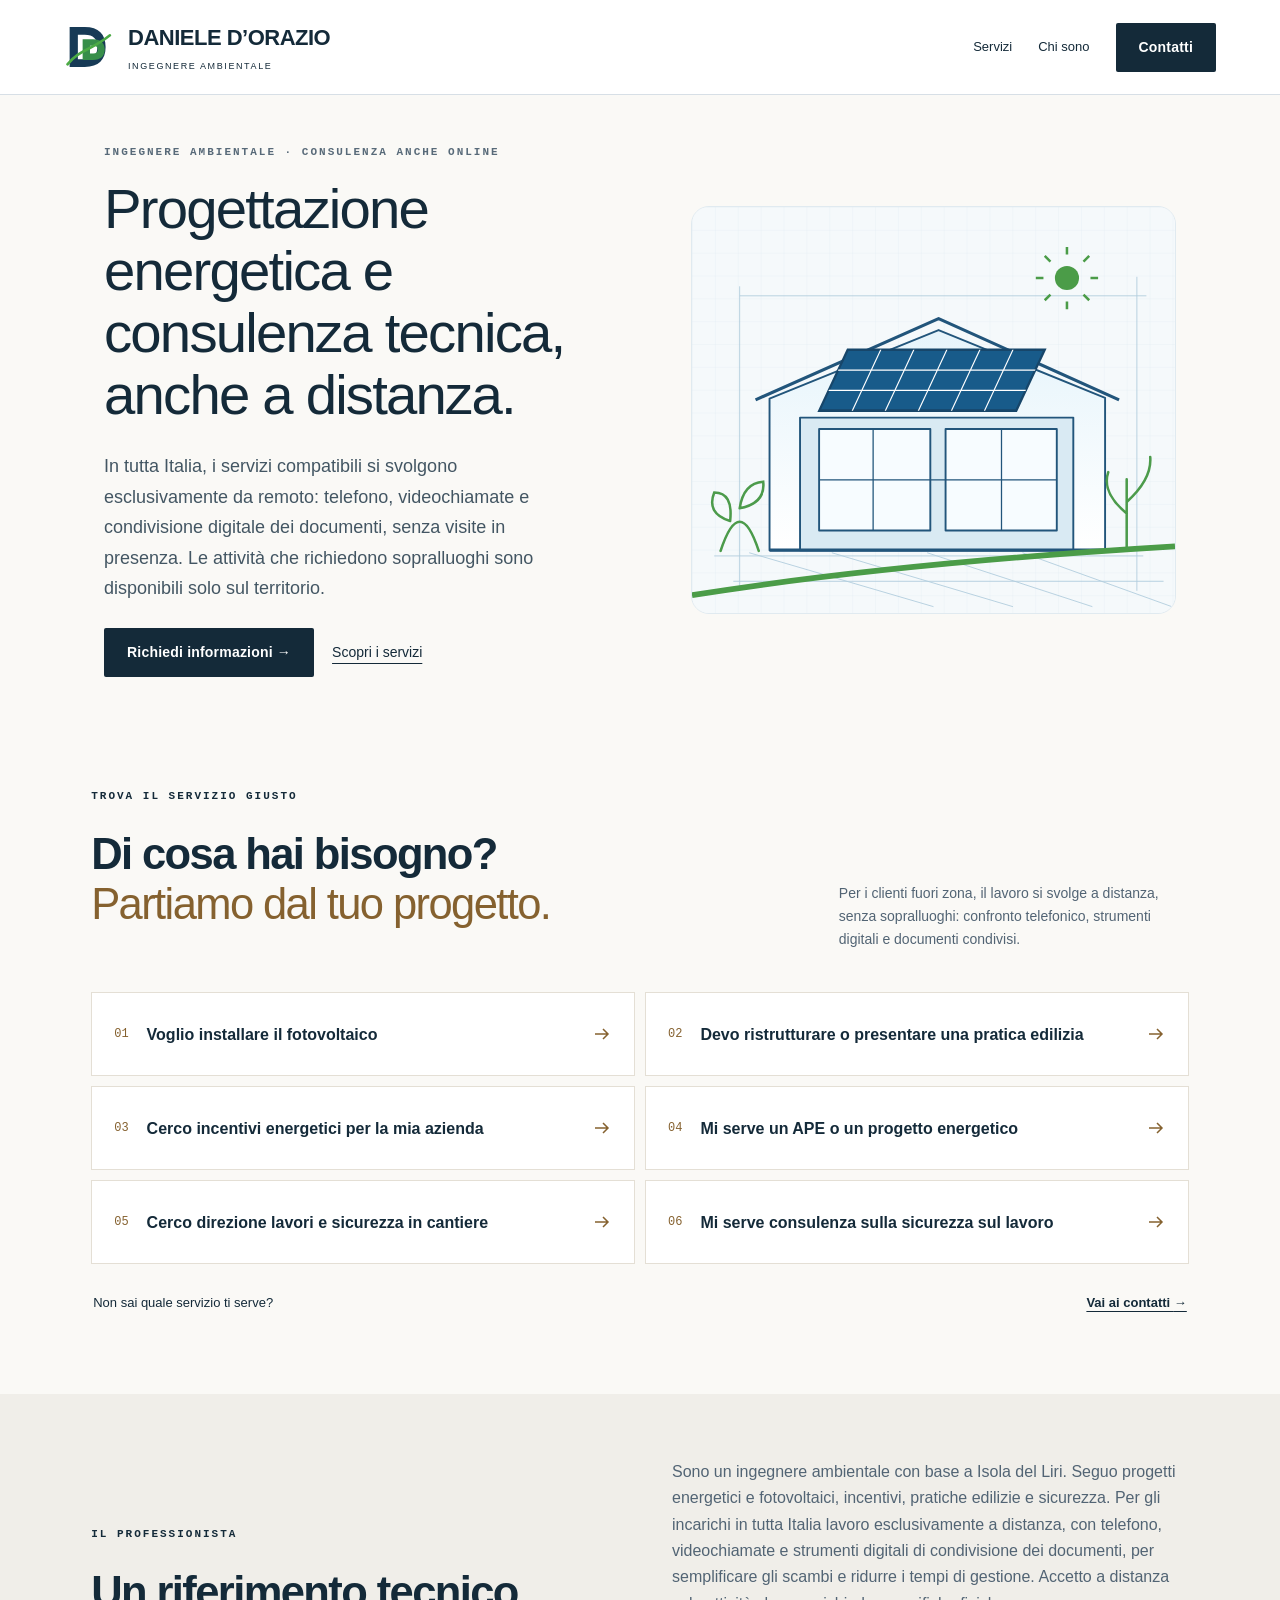
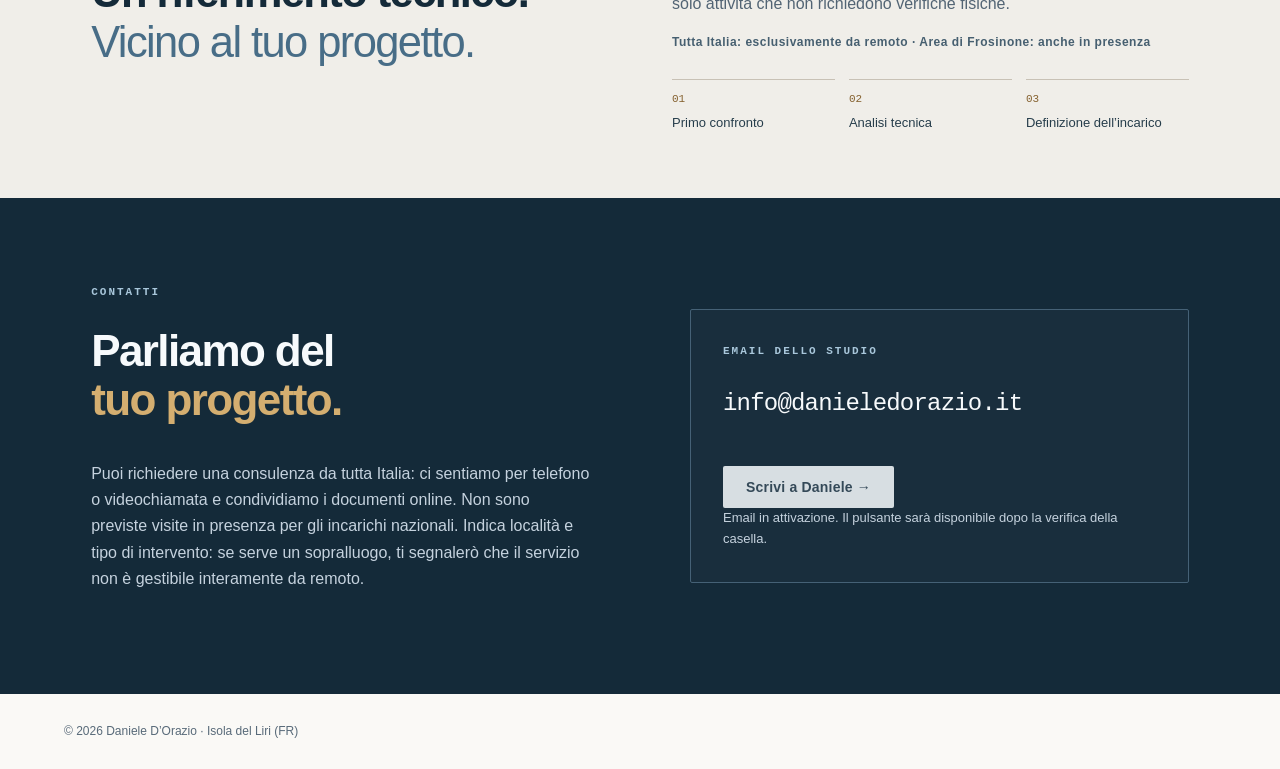
==== commit bb349565: "Launch new technical visual identity on homepage" ====
--- a/index.html
+++ b/index.html
@@ -1 +1 @@
-<!DOCTYPE html><html lang="it"><head><meta charset="utf-8"><meta name="viewport" content="width=device-width,initial-scale=1"><title>Daniele D’Orazio | Ingegnere a Isola del Liri</title><meta name="description" content="Daniele D’Orazio, ingegnere a Isola del Liri: progettazione energetica, fotovoltaico e allacci, incentivi per aziende, pratiche edilizie, direzione lavori e sicurezza."><link rel="canonical" href="https://danieledorazio.it/"><meta name="theme-color" content="#142b42"><link rel="icon" href="favicon.svg" type="image/svg+xml"><link rel="stylesheet" href="style.css?v=no-portrait-1"><meta property="og:title" content="Daniele D’Orazio | Ingegnere a Isola del Liri"><meta property="og:description" content="Daniele D’Orazio, ingegnere a Isola del Liri: progettazione energetica, fotovoltaico e allacci, incentivi per aziende, pratiche edilizie, direzione lavori e sicurezza."><meta property="og:type" content="website"><meta property="og:locale" content="it_IT"><meta property="og:url" content="https://danieledorazio.it/"><meta property="og:image" content="https://danieledorazio.it/assets/images/condivisione-isola.jpg"><meta property="og:image:width" content="1200"><meta property="og:image:height" content="630"><meta property="og:image:alt" content="Cascata Grande di Isola del Liri · Foto Piergiorgio Mariniello, CC BY-SA 3.0"><meta name="twitter:card" content="summary_large_image"><script type="application/ld+json">{"@context": "https://schema.org", "@type": "WebPage", "@id": "https://danieledorazio.it/#webpage", "url": "https://danieledorazio.it/", "name": "Daniele D’Orazio | Ingegnere a Isola del Liri", "description": "Daniele D’Orazio, ingegnere a Isola del Liri: progettazione energetica, fotovoltaico e allacci, incentivi per aziende, pratiche edilizie, direzione lavori e sicurezza.", "inLanguage": "it-IT"}</script></head><body class="home-clean"><a class="skip" href="#contenuto">Salta al contenuto</a><header><a class="brand" href="./">Daniele D’Orazio<span class="brand-dot">.</span><small>INGEGNERE AMBIENTALE</small></a><nav aria-label="Navigazione principale"><a href="./#servizi">Servizi</a><a href="./#approccio">Chi sono</a><a class="button dark" href="./#contatti"><span class="nav-cta-long">Contatti</span><span class="nav-cta-short">Contatti</span></a></nav></header><main id="contenuto"><section class="wrap hero hero-text-only"><div><span class="eyebrow">Ingegnere ambientale · Consulenza anche online</span><h1>Progettazione energetica e consulenza tecnica, anche a distanza.</h1><p class="lead">In tutta Italia, i servizi compatibili si svolgono esclusivamente da remoto: telefono, videochiamate e condivisione digitale dei documenti, senza visite in presenza. Le attività che richiedono sopralluoghi sono disponibili solo sul territorio.</p><div class="actions"><a class="button dark" href="#contatti">Richiedi informazioni <span aria-hidden="true">→</span></a><a class="textlink" href="#esigenze">Scopri i servizi</a></div></div></section><section class="wrap needs" id="esigenze"><span id="servizi" class="eyebrow">Trova il servizio giusto</span><div class="section-head"><h2>Di cosa hai bisogno?<br><em>Partiamo dal tuo progetto.</em></h2><p>Per i clienti fuori zona, il lavoro si svolge a distanza, senza sopralluoghi: confronto telefonico, strumenti digitali e documenti condivisi.</p></div><div class="needs-grid"><a class="need-link" href="fotovoltaico.html"><span class="need-index">01</span><strong>Voglio installare il fotovoltaico</strong><span class="need-arrow" aria-hidden="true"><svg viewBox="0 0 20 20" width="20" height="20" aria-hidden="true" focusable="false"><path d="M3 10h13m-5-5 5 5-5 5" fill="none" stroke="currentColor" stroke-width="1.5"/></svg></span></a><a class="need-link" href="pratiche-edilizie.html"><span class="need-index">02</span><strong>Devo ristrutturare o presentare una pratica edilizia</strong><span class="need-arrow" aria-hidden="true"><svg viewBox="0 0 20 20" width="20" height="20" aria-hidden="true" focusable="false"><path d="M3 10h13m-5-5 5 5-5 5" fill="none" stroke="currentColor" stroke-width="1.5"/></svg></span></a><a class="need-link" href="incentivi-energetici.html"><span class="need-index">03</span><strong>Cerco incentivi energetici per la mia azienda</strong><span class="need-arrow" aria-hidden="true"><svg viewBox="0 0 20 20" width="20" height="20" aria-hidden="true" focusable="false"><path d="M3 10h13m-5-5 5 5-5 5" fill="none" stroke="currentColor" stroke-width="1.5"/></svg></span></a><a class="need-link" href="certificazione-energetica.html"><span class="need-index">04</span><strong>Mi serve un APE o un progetto energetico</strong><span class="need-arrow" aria-hidden="true"><svg viewBox="0 0 20 20" width="20" height="20" aria-hidden="true" focusable="false"><path d="M3 10h13m-5-5 5 5-5 5" fill="none" stroke="currentColor" stroke-width="1.5"/></svg></span></a><a class="need-link" href="direzione-lavori-sicurezza.html"><span class="need-index">05</span><strong>Cerco direzione lavori e sicurezza in cantiere</strong><span class="need-arrow" aria-hidden="true"><svg viewBox="0 0 20 20" width="20" height="20" aria-hidden="true" focusable="false"><path d="M3 10h13m-5-5 5 5-5 5" fill="none" stroke="currentColor" stroke-width="1.5"/></svg></span></a><a class="need-link" href="sicurezza-lavoro.html"><span class="need-index">06</span><strong>Mi serve consulenza sulla sicurezza sul lavoro</strong><span class="need-arrow" aria-hidden="true"><svg viewBox="0 0 20 20" width="20" height="20" aria-hidden="true" focusable="false"><path d="M3 10h13m-5-5 5 5-5 5" fill="none" stroke="currentColor" stroke-width="1.5"/></svg></span></a></div><div class="needs-foot"><span>Non sai quale servizio ti serve?</span><a href="#contatti">Vai ai contatti <span aria-hidden="true">→</span></a></div></section><section class="about" id="approccio"><div class="wrap about-compact"><div><span class="eyebrow">Il professionista</span><h2>Un riferimento tecnico.<br><em>Vicino al tuo progetto.</em></h2></div><div><p>Sono un ingegnere ambientale con base a Isola del Liri. Seguo progetti energetici e fotovoltaici, incentivi, pratiche edilizie e sicurezza. Per gli incarichi in tutta Italia lavoro esclusivamente a distanza, con telefono, videochiamate e strumenti digitali di condivisione dei documenti, per semplificare gli scambi e ridurre i tempi di gestione. Accetto a distanza solo attività che non richiedono verifiche fisiche.</p><p class="about-location">Tutta Italia: esclusivamente da remoto · Area di Frosinone: anche in presenza</p><ol class="process-compact"><li>Primo confronto</li><li>Analisi tecnica</li><li>Definizione dell’incarico</li></ol></div></div></section><section class="contact" id="contatti"><div class="wrap split"><div><span class="eyebrow">Contatti</span><h2>Parliamo del<br><span class="contact-highlight">tuo progetto.</span></h2><p>Puoi richiedere una consulenza da tutta Italia: ci sentiamo per telefono o videochiamata e condividiamo i documenti online. Non sono previste visite in presenza per gli incarichi nazionali. Indica località e tipo di intervento: se serve un sopralluogo, ti segnalerò che il servizio non è gestibile interamente da remoto.</p></div><div class="contact-panel"><span class="eyebrow">Email dello studio</span><p class="contact-email">info@danieledorazio.it</p><button class="button contact-pending" type="button" disabled aria-describedby="email-status">Scrivi a Daniele <span aria-hidden="true">→</span></button><p id="email-status" class="contact-status">Email in attivazione. Il pulsante sarà disponibile dopo la verifica della casella.</p></div></div></section></main><footer><span>© 2026 Daniele D’Orazio · Isola del Liri (FR)</span></footer></body></html>
+<!DOCTYPE html><html lang="it"><head><meta charset="utf-8"><meta name="viewport" content="width=device-width,initial-scale=1"><title>Daniele D’Orazio | Ingegnere a Isola del Liri</title><meta name="description" content="Daniele D’Orazio, ingegnere a Isola del Liri: progettazione energetica, fotovoltaico e allacci, incentivi per aziende, pratiche edilizie, direzione lavori e sicurezza."><link rel="canonical" href="https://danieledorazio.it/"><meta name="theme-color" content="#142b42"><link rel="icon" href="favicon.svg" type="image/svg+xml"><link rel="stylesheet" href="style.css?v=identita-tecnica-1"><meta property="og:title" content="Daniele D’Orazio | Ingegnere a Isola del Liri"><meta property="og:description" content="Daniele D’Orazio, ingegnere a Isola del Liri: progettazione energetica, fotovoltaico e allacci, incentivi per aziende, pratiche edilizie, direzione lavori e sicurezza."><meta property="og:type" content="website"><meta property="og:locale" content="it_IT"><meta property="og:url" content="https://danieledorazio.it/"><meta property="og:image" content="https://danieledorazio.it/assets/images/condivisione-isola.jpg"><meta property="og:image:width" content="1200"><meta property="og:image:height" content="630"><meta property="og:image:alt" content="Cascata Grande di Isola del Liri · Foto Piergiorgio Mariniello, CC BY-SA 3.0"><meta name="twitter:card" content="summary_large_image"><script type="application/ld+json">{"@context": "https://schema.org", "@type": "WebPage", "@id": "https://danieledorazio.it/#webpage", "url": "https://danieledorazio.it/", "name": "Daniele D’Orazio | Ingegnere a Isola del Liri", "description": "Daniele D’Orazio, ingegnere a Isola del Liri: progettazione energetica, fotovoltaico e allacci, incentivi per aziende, pratiche edilizie, direzione lavori e sicurezza.", "inLanguage": "it-IT"}</script></head><body class="home-clean"><a class="skip" href="#contenuto">Salta al contenuto</a><header><a class="brand brand-with-mark" href="./"><img class="brand-mark" src="assets/images/dd-monogram.svg" alt="" width="54" height="54"><span>Daniele D’Orazio<small>INGEGNERE AMBIENTALE</small></span></a><nav aria-label="Navigazione principale"><a href="./#servizi">Servizi</a><a href="./#approccio">Chi sono</a><a class="button dark" href="./#contatti"><span class="nav-cta-long">Contatti</span><span class="nav-cta-short">Contatti</span></a></nav></header><main id="contenuto"><section class="wrap hero hero-technical"><div><span class="eyebrow">Ingegnere ambientale · Consulenza anche online</span><h1>Progettazione energetica e consulenza tecnica, anche a distanza.</h1><p class="lead">In tutta Italia, i servizi compatibili si svolgono esclusivamente da remoto: telefono, videochiamate e condivisione digitale dei documenti, senza visite in presenza. Le attività che richiedono sopralluoghi sono disponibili solo sul territorio.</p><div class="actions"><a class="button dark" href="#contatti">Richiedi informazioni <span aria-hidden="true">→</span></a><a class="textlink" href="#esigenze">Scopri i servizi</a></div></div><div class="hero-technical-art"><img src="assets/images/illustrazione-tecnica.svg" alt="Disegno tecnico stilizzato di un edificio con impianto fotovoltaico" width="760" height="640" decoding="async"></div></section><section class="wrap needs" id="esigenze"><span id="servizi" class="eyebrow">Trova il servizio giusto</span><div class="section-head"><h2>Di cosa hai bisogno?<br><em>Partiamo dal tuo progetto.</em></h2><p>Per i clienti fuori zona, il lavoro si svolge a distanza, senza sopralluoghi: confronto telefonico, strumenti digitali e documenti condivisi.</p></div><div class="needs-grid"><a class="need-link" href="fotovoltaico.html"><span class="need-index">01</span><strong>Voglio installare il fotovoltaico</strong><span class="need-arrow" aria-hidden="true"><svg viewBox="0 0 20 20" width="20" height="20" aria-hidden="true" focusable="false"><path d="M3 10h13m-5-5 5 5-5 5" fill="none" stroke="currentColor" stroke-width="1.5"/></svg></span></a><a class="need-link" href="pratiche-edilizie.html"><span class="need-index">02</span><strong>Devo ristrutturare o presentare una pratica edilizia</strong><span class="need-arrow" aria-hidden="true"><svg viewBox="0 0 20 20" width="20" height="20" aria-hidden="true" focusable="false"><path d="M3 10h13m-5-5 5 5-5 5" fill="none" stroke="currentColor" stroke-width="1.5"/></svg></span></a><a class="need-link" href="incentivi-energetici.html"><span class="need-index">03</span><strong>Cerco incentivi energetici per la mia azienda</strong><span class="need-arrow" aria-hidden="true"><svg viewBox="0 0 20 20" width="20" height="20" aria-hidden="true" focusable="false"><path d="M3 10h13m-5-5 5 5-5 5" fill="none" stroke="currentColor" stroke-width="1.5"/></svg></span></a><a class="need-link" href="certificazione-energetica.html"><span class="need-index">04</span><strong>Mi serve un APE o un progetto energetico</strong><span class="need-arrow" aria-hidden="true"><svg viewBox="0 0 20 20" width="20" height="20" aria-hidden="true" focusable="false"><path d="M3 10h13m-5-5 5 5-5 5" fill="none" stroke="currentColor" stroke-width="1.5"/></svg></span></a><a class="need-link" href="direzione-lavori-sicurezza.html"><span class="need-index">05</span><strong>Cerco direzione lavori e sicurezza in cantiere</strong><span class="need-arrow" aria-hidden="true"><svg viewBox="0 0 20 20" width="20" height="20" aria-hidden="true" focusable="false"><path d="M3 10h13m-5-5 5 5-5 5" fill="none" stroke="currentColor" stroke-width="1.5"/></svg></span></a><a class="need-link" href="sicurezza-lavoro.html"><span class="need-index">06</span><strong>Mi serve consulenza sulla sicurezza sul lavoro</strong><span class="need-arrow" aria-hidden="true"><svg viewBox="0 0 20 20" width="20" height="20" aria-hidden="true" focusable="false"><path d="M3 10h13m-5-5 5 5-5 5" fill="none" stroke="currentColor" stroke-width="1.5"/></svg></span></a></div><div class="needs-foot"><span>Non sai quale servizio ti serve?</span><a href="#contatti">Vai ai contatti <span aria-hidden="true">→</span></a></div></section><section class="about" id="approccio"><div class="wrap about-compact"><div><span class="eyebrow">Il professionista</span><h2>Un riferimento tecnico.<br><em>Vicino al tuo progetto.</em></h2></div><div><p>Sono un ingegnere ambientale con base a Isola del Liri. Seguo progetti energetici e fotovoltaici, incentivi, pratiche edilizie e sicurezza. Per gli incarichi in tutta Italia lavoro esclusivamente a distanza, con telefono, videochiamate e strumenti digitali di condivisione dei documenti, per semplificare gli scambi e ridurre i tempi di gestione. Accetto a distanza solo attività che non richiedono verifiche fisiche.</p><p class="about-location">Tutta Italia: esclusivamente da remoto · Area di Frosinone: anche in presenza</p><ol class="process-compact"><li>Primo confronto</li><li>Analisi tecnica</li><li>Definizione dell’incarico</li></ol></div></div></section><section class="contact" id="contatti"><div class="wrap split"><div><span class="eyebrow">Contatti</span><h2>Parliamo del<br><span class="contact-highlight">tuo progetto.</span></h2><p>Puoi richiedere una consulenza da tutta Italia: ci sentiamo per telefono o videochiamata e condividiamo i documenti online. Non sono previste visite in presenza per gli incarichi nazionali. Indica località e tipo di intervento: se serve un sopralluogo, ti segnalerò che il servizio non è gestibile interamente da remoto.</p></div><div class="contact-panel"><span class="eyebrow">Email dello studio</span><p class="contact-email">info@danieledorazio.it</p><button class="button contact-pending" type="button" disabled aria-describedby="email-status">Scrivi a Daniele <span aria-hidden="true">→</span></button><p id="email-status" class="contact-status">Email in attivazione. Il pulsante sarà disponibile dopo la verifica della casella.</p></div></div></section></main><footer><span>© 2026 Daniele D’Orazio · Isola del Liri (FR)</span></footer></body></html>
--- a/style.css
+++ b/style.css
@@ -158,3 +158,12 @@
 .home-clean .hero.hero-text-only{display:block;max-width:1000px;padding-top:clamp(44px,7vw,95px);padding-bottom:clamp(48px,7vw,95px)}
 .home-clean .hero.hero-text-only>div{max-width:820px}
 .home-clean .hero.hero-text-only h1{max-width:780px}
+
+/* Engineering identity: original monogram and technical drawing */
+.brand-with-mark{display:inline-flex;align-items:center;gap:12px;letter-spacing:-.5px}
+.brand-with-mark .brand-mark{display:block;width:52px;height:52px;flex:none}
+.brand-with-mark small{letter-spacing:1.6px}
+.home-clean .hero.hero-technical{display:grid;grid-template-columns:minmax(0,1.05fr) minmax(0,.95fr);max-width:1200px;gap:clamp(24px,4vw,55px);align-items:center;padding-top:48px;padding-bottom:56px}
+.hero-technical-art{background:#f5f9fb;border:1px solid #e0eaf0;border-radius:18px;overflow:hidden}
+.hero-technical-art img{display:block;width:100%;height:auto}
+@media(max-width:760px){.brand-with-mark{gap:8px}.brand-with-mark .brand-mark{width:39px;height:39px}.home-clean .hero.hero-technical{grid-template-columns:1fr;padding-top:28px;padding-bottom:40px;gap:24px}.hero-technical-art{border-radius:12px}}
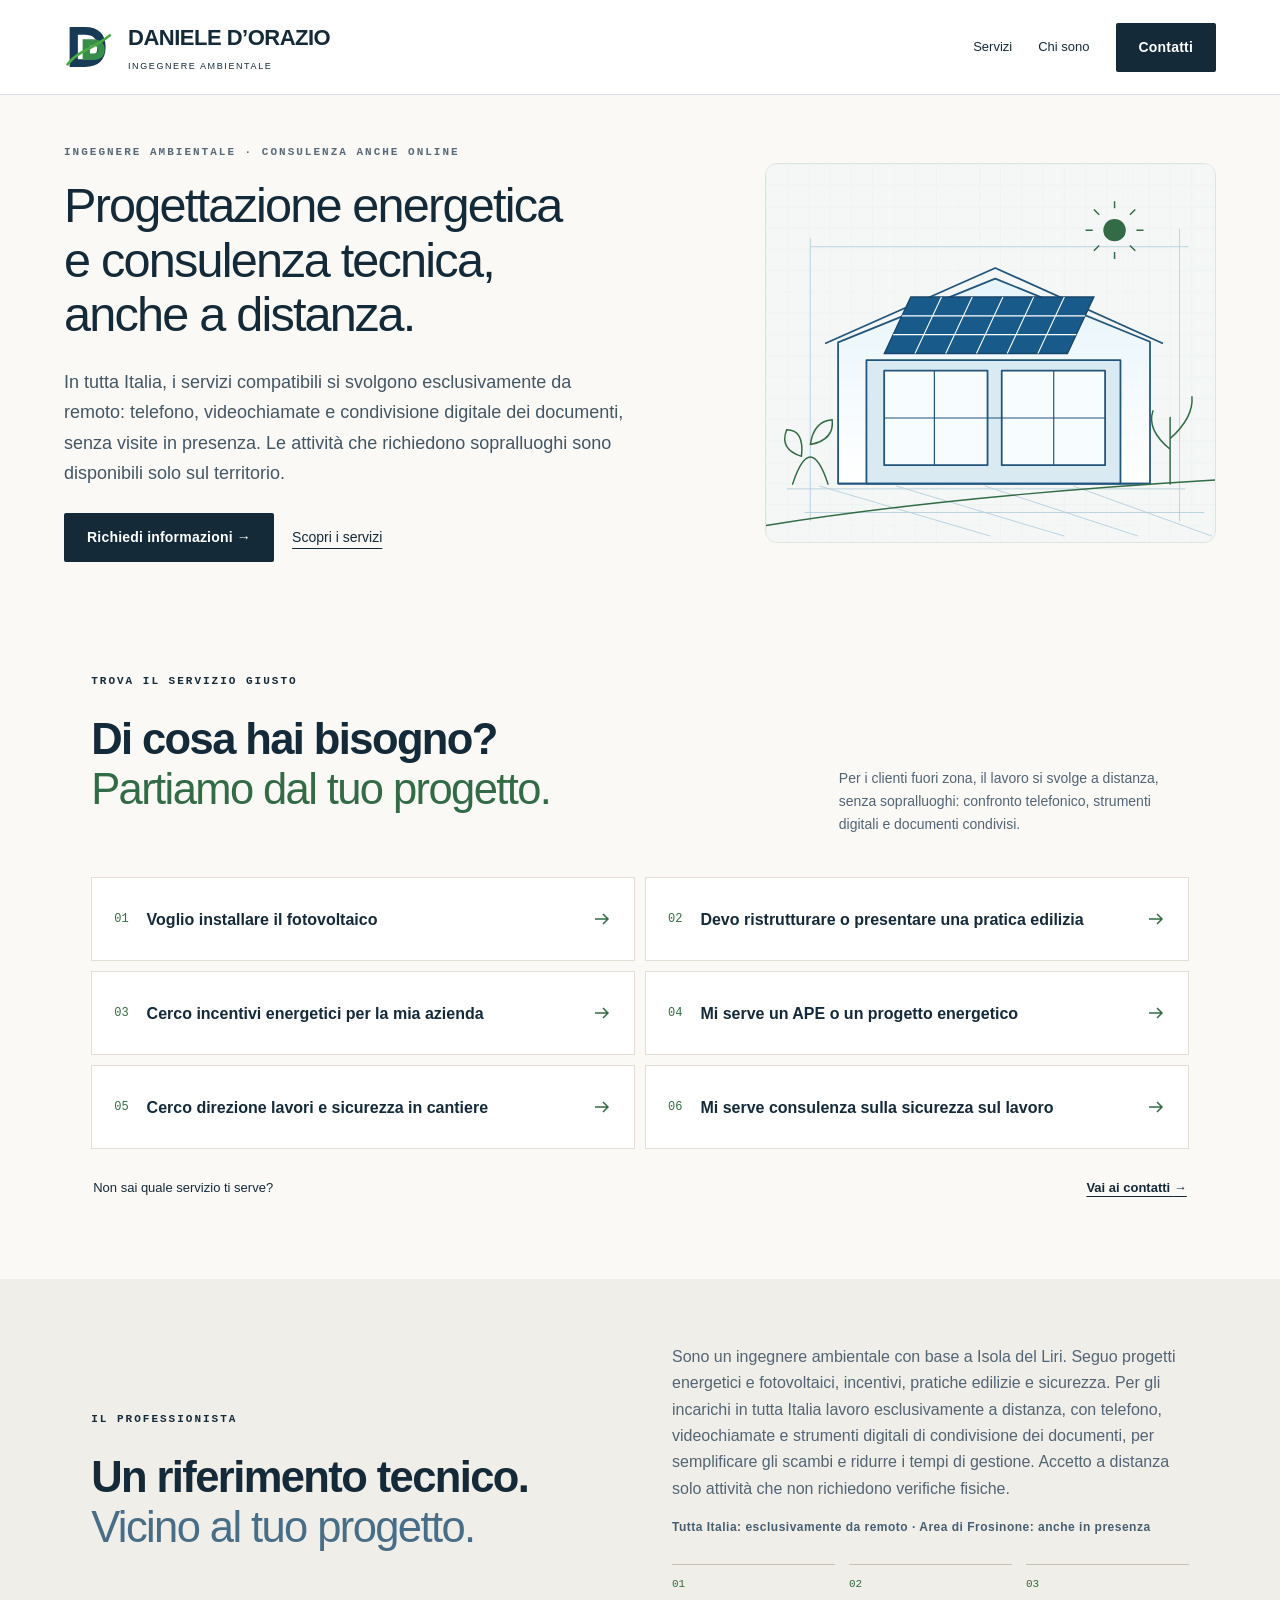
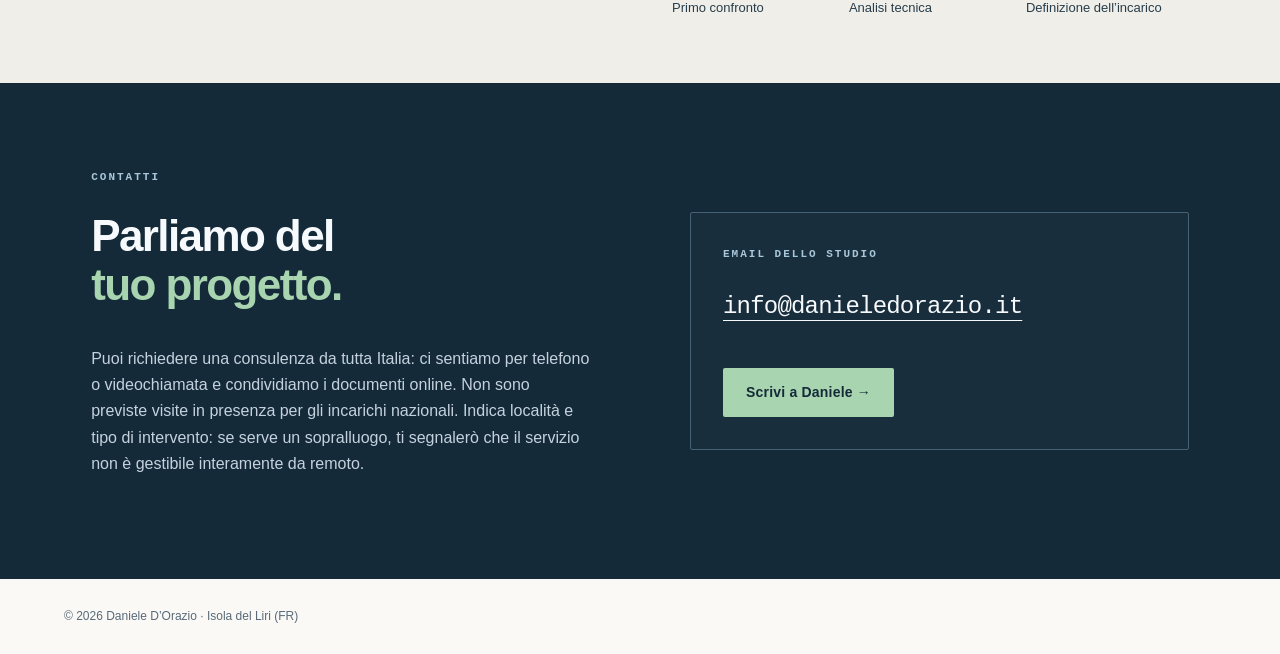
==== commit a5cd814a: "Refine studio layout and activate verified contact email" ====
--- a/index.html
+++ b/index.html
@@ -1 +1 @@
-<!DOCTYPE html><html lang="it"><head><meta charset="utf-8"><meta name="viewport" content="width=device-width,initial-scale=1"><title>Daniele D’Orazio | Ingegnere a Isola del Liri</title><meta name="description" content="Daniele D’Orazio, ingegnere a Isola del Liri: progettazione energetica, fotovoltaico e allacci, incentivi per aziende, pratiche edilizie, direzione lavori e sicurezza."><link rel="canonical" href="https://danieledorazio.it/"><meta name="theme-color" content="#142b42"><link rel="icon" href="favicon.svg" type="image/svg+xml"><link rel="stylesheet" href="style.css?v=identita-tecnica-1"><meta property="og:title" content="Daniele D’Orazio | Ingegnere a Isola del Liri"><meta property="og:description" content="Daniele D’Orazio, ingegnere a Isola del Liri: progettazione energetica, fotovoltaico e allacci, incentivi per aziende, pratiche edilizie, direzione lavori e sicurezza."><meta property="og:type" content="website"><meta property="og:locale" content="it_IT"><meta property="og:url" content="https://danieledorazio.it/"><meta property="og:image" content="https://danieledorazio.it/assets/images/condivisione-isola.jpg"><meta property="og:image:width" content="1200"><meta property="og:image:height" content="630"><meta property="og:image:alt" content="Cascata Grande di Isola del Liri · Foto Piergiorgio Mariniello, CC BY-SA 3.0"><meta name="twitter:card" content="summary_large_image"><script type="application/ld+json">{"@context": "https://schema.org", "@type": "WebPage", "@id": "https://danieledorazio.it/#webpage", "url": "https://danieledorazio.it/", "name": "Daniele D’Orazio | Ingegnere a Isola del Liri", "description": "Daniele D’Orazio, ingegnere a Isola del Liri: progettazione energetica, fotovoltaico e allacci, incentivi per aziende, pratiche edilizie, direzione lavori e sicurezza.", "inLanguage": "it-IT"}</script></head><body class="home-clean"><a class="skip" href="#contenuto">Salta al contenuto</a><header><a class="brand brand-with-mark" href="./"><img class="brand-mark" src="assets/images/dd-monogram.svg" alt="" width="54" height="54"><span>Daniele D’Orazio<small>INGEGNERE AMBIENTALE</small></span></a><nav aria-label="Navigazione principale"><a href="./#servizi">Servizi</a><a href="./#approccio">Chi sono</a><a class="button dark" href="./#contatti"><span class="nav-cta-long">Contatti</span><span class="nav-cta-short">Contatti</span></a></nav></header><main id="contenuto"><section class="wrap hero hero-technical"><div><span class="eyebrow">Ingegnere ambientale · Consulenza anche online</span><h1>Progettazione energetica e consulenza tecnica, anche a distanza.</h1><p class="lead">In tutta Italia, i servizi compatibili si svolgono esclusivamente da remoto: telefono, videochiamate e condivisione digitale dei documenti, senza visite in presenza. Le attività che richiedono sopralluoghi sono disponibili solo sul territorio.</p><div class="actions"><a class="button dark" href="#contatti">Richiedi informazioni <span aria-hidden="true">→</span></a><a class="textlink" href="#esigenze">Scopri i servizi</a></div></div><div class="hero-technical-art"><img src="assets/images/illustrazione-tecnica.svg" alt="Disegno tecnico stilizzato di un edificio con impianto fotovoltaico" width="760" height="640" decoding="async"></div></section><section class="wrap needs" id="esigenze"><span id="servizi" class="eyebrow">Trova il servizio giusto</span><div class="section-head"><h2>Di cosa hai bisogno?<br><em>Partiamo dal tuo progetto.</em></h2><p>Per i clienti fuori zona, il lavoro si svolge a distanza, senza sopralluoghi: confronto telefonico, strumenti digitali e documenti condivisi.</p></div><div class="needs-grid"><a class="need-link" href="fotovoltaico.html"><span class="need-index">01</span><strong>Voglio installare il fotovoltaico</strong><span class="need-arrow" aria-hidden="true"><svg viewBox="0 0 20 20" width="20" height="20" aria-hidden="true" focusable="false"><path d="M3 10h13m-5-5 5 5-5 5" fill="none" stroke="currentColor" stroke-width="1.5"/></svg></span></a><a class="need-link" href="pratiche-edilizie.html"><span class="need-index">02</span><strong>Devo ristrutturare o presentare una pratica edilizia</strong><span class="need-arrow" aria-hidden="true"><svg viewBox="0 0 20 20" width="20" height="20" aria-hidden="true" focusable="false"><path d="M3 10h13m-5-5 5 5-5 5" fill="none" stroke="currentColor" stroke-width="1.5"/></svg></span></a><a class="need-link" href="incentivi-energetici.html"><span class="need-index">03</span><strong>Cerco incentivi energetici per la mia azienda</strong><span class="need-arrow" aria-hidden="true"><svg viewBox="0 0 20 20" width="20" height="20" aria-hidden="true" focusable="false"><path d="M3 10h13m-5-5 5 5-5 5" fill="none" stroke="currentColor" stroke-width="1.5"/></svg></span></a><a class="need-link" href="certificazione-energetica.html"><span class="need-index">04</span><strong>Mi serve un APE o un progetto energetico</strong><span class="need-arrow" aria-hidden="true"><svg viewBox="0 0 20 20" width="20" height="20" aria-hidden="true" focusable="false"><path d="M3 10h13m-5-5 5 5-5 5" fill="none" stroke="currentColor" stroke-width="1.5"/></svg></span></a><a class="need-link" href="direzione-lavori-sicurezza.html"><span class="need-index">05</span><strong>Cerco direzione lavori e sicurezza in cantiere</strong><span class="need-arrow" aria-hidden="true"><svg viewBox="0 0 20 20" width="20" height="20" aria-hidden="true" focusable="false"><path d="M3 10h13m-5-5 5 5-5 5" fill="none" stroke="currentColor" stroke-width="1.5"/></svg></span></a><a class="need-link" href="sicurezza-lavoro.html"><span class="need-index">06</span><strong>Mi serve consulenza sulla sicurezza sul lavoro</strong><span class="need-arrow" aria-hidden="true"><svg viewBox="0 0 20 20" width="20" height="20" aria-hidden="true" focusable="false"><path d="M3 10h13m-5-5 5 5-5 5" fill="none" stroke="currentColor" stroke-width="1.5"/></svg></span></a></div><div class="needs-foot"><span>Non sai quale servizio ti serve?</span><a href="#contatti">Vai ai contatti <span aria-hidden="true">→</span></a></div></section><section class="about" id="approccio"><div class="wrap about-compact"><div><span class="eyebrow">Il professionista</span><h2>Un riferimento tecnico.<br><em>Vicino al tuo progetto.</em></h2></div><div><p>Sono un ingegnere ambientale con base a Isola del Liri. Seguo progetti energetici e fotovoltaici, incentivi, pratiche edilizie e sicurezza. Per gli incarichi in tutta Italia lavoro esclusivamente a distanza, con telefono, videochiamate e strumenti digitali di condivisione dei documenti, per semplificare gli scambi e ridurre i tempi di gestione. Accetto a distanza solo attività che non richiedono verifiche fisiche.</p><p class="about-location">Tutta Italia: esclusivamente da remoto · Area di Frosinone: anche in presenza</p><ol class="process-compact"><li>Primo confronto</li><li>Analisi tecnica</li><li>Definizione dell’incarico</li></ol></div></div></section><section class="contact" id="contatti"><div class="wrap split"><div><span class="eyebrow">Contatti</span><h2>Parliamo del<br><span class="contact-highlight">tuo progetto.</span></h2><p>Puoi richiedere una consulenza da tutta Italia: ci sentiamo per telefono o videochiamata e condividiamo i documenti online. Non sono previste visite in presenza per gli incarichi nazionali. Indica località e tipo di intervento: se serve un sopralluogo, ti segnalerò che il servizio non è gestibile interamente da remoto.</p></div><div class="contact-panel"><span class="eyebrow">Email dello studio</span><p class="contact-email">info@danieledorazio.it</p><button class="button contact-pending" type="button" disabled aria-describedby="email-status">Scrivi a Daniele <span aria-hidden="true">→</span></button><p id="email-status" class="contact-status">Email in attivazione. Il pulsante sarà disponibile dopo la verifica della casella.</p></div></div></section></main><footer><span>© 2026 Daniele D’Orazio · Isola del Liri (FR)</span></footer></body></html>
+<!DOCTYPE html><html lang="it"><head><meta charset="utf-8"><meta name="viewport" content="width=device-width,initial-scale=1"><title>Daniele D’Orazio | Ingegnere a Isola del Liri</title><meta name="description" content="Daniele D’Orazio, ingegnere a Isola del Liri: progettazione energetica, fotovoltaico e allacci, incentivi per aziende, pratiche edilizie, direzione lavori e sicurezza."><link rel="canonical" href="https://danieledorazio.it/"><meta name="theme-color" content="#142b42"><link rel="icon" href="favicon.svg" type="image/svg+xml"><link rel="stylesheet" href="style.css?v=studio-refined-1"><meta property="og:title" content="Daniele D’Orazio | Ingegnere a Isola del Liri"><meta property="og:description" content="Daniele D’Orazio, ingegnere a Isola del Liri: progettazione energetica, fotovoltaico e allacci, incentivi per aziende, pratiche edilizie, direzione lavori e sicurezza."><meta property="og:type" content="website"><meta property="og:locale" content="it_IT"><meta property="og:url" content="https://danieledorazio.it/"><meta property="og:image" content="https://danieledorazio.it/assets/images/condivisione-isola.jpg"><meta property="og:image:width" content="1200"><meta property="og:image:height" content="630"><meta property="og:image:alt" content="Cascata Grande di Isola del Liri · Foto Piergiorgio Mariniello, CC BY-SA 3.0"><meta name="twitter:card" content="summary_large_image"><script type="application/ld+json">{"@context": "https://schema.org", "@type": "WebPage", "@id": "https://danieledorazio.it/#webpage", "url": "https://danieledorazio.it/", "name": "Daniele D’Orazio | Ingegnere a Isola del Liri", "description": "Daniele D’Orazio, ingegnere a Isola del Liri: progettazione energetica, fotovoltaico e allacci, incentivi per aziende, pratiche edilizie, direzione lavori e sicurezza.", "inLanguage": "it-IT"}</script></head><body class="home-clean"><a class="skip" href="#contenuto">Salta al contenuto</a><header><a class="brand brand-with-mark" href="./"><img class="brand-mark" src="assets/images/dd-monogram.svg" alt="Monogramma DD" width="54" height="54"><span>Daniele D’Orazio<small>INGEGNERE AMBIENTALE</small></span></a><nav aria-label="Navigazione principale"><a href="./#servizi">Servizi</a><a href="./#approccio">Chi sono</a><a class="button dark" href="./#contatti"><span class="nav-cta-long">Contatti</span><span class="nav-cta-short">Contatti</span></a></nav></header><main id="contenuto"><section class="wrap hero hero-technical"><div><span class="eyebrow">Ingegnere ambientale · Consulenza anche online</span><h1>Progettazione energetica e consulenza tecnica, anche a distanza.</h1><p class="lead">In tutta Italia, i servizi compatibili si svolgono esclusivamente da remoto: telefono, videochiamate e condivisione digitale dei documenti, senza visite in presenza. Le attività che richiedono sopralluoghi sono disponibili solo sul territorio.</p><div class="actions"><a class="button dark" href="#contatti">Richiedi informazioni <span aria-hidden="true">→</span></a><a class="textlink" href="#esigenze">Scopri i servizi</a></div></div><div class="hero-technical-art"><img src="assets/images/illustrazione-tecnica.svg" alt="Disegno tecnico stilizzato di un edificio con impianto fotovoltaico" width="760" height="640" decoding="async"></div></section><section class="wrap needs" id="esigenze"><span id="servizi" class="eyebrow">Trova il servizio giusto</span><div class="section-head"><h2>Di cosa hai bisogno?<br><em>Partiamo dal tuo progetto.</em></h2><p>Per i clienti fuori zona, il lavoro si svolge a distanza, senza sopralluoghi: confronto telefonico, strumenti digitali e documenti condivisi.</p></div><div class="needs-grid"><a class="need-link" href="fotovoltaico.html"><span class="need-index">01</span><strong>Voglio installare il fotovoltaico</strong><span class="need-arrow" aria-hidden="true"><svg viewBox="0 0 20 20" width="20" height="20" aria-hidden="true" focusable="false"><path d="M3 10h13m-5-5 5 5-5 5" fill="none" stroke="currentColor" stroke-width="1.5"/></svg></span></a><a class="need-link" href="pratiche-edilizie.html"><span class="need-index">02</span><strong>Devo ristrutturare o presentare una pratica edilizia</strong><span class="need-arrow" aria-hidden="true"><svg viewBox="0 0 20 20" width="20" height="20" aria-hidden="true" focusable="false"><path d="M3 10h13m-5-5 5 5-5 5" fill="none" stroke="currentColor" stroke-width="1.5"/></svg></span></a><a class="need-link" href="incentivi-energetici.html"><span class="need-index">03</span><strong>Cerco incentivi energetici per la mia azienda</strong><span class="need-arrow" aria-hidden="true"><svg viewBox="0 0 20 20" width="20" height="20" aria-hidden="true" focusable="false"><path d="M3 10h13m-5-5 5 5-5 5" fill="none" stroke="currentColor" stroke-width="1.5"/></svg></span></a><a class="need-link" href="certificazione-energetica.html"><span class="need-index">04</span><strong>Mi serve un APE o un progetto energetico</strong><span class="need-arrow" aria-hidden="true"><svg viewBox="0 0 20 20" width="20" height="20" aria-hidden="true" focusable="false"><path d="M3 10h13m-5-5 5 5-5 5" fill="none" stroke="currentColor" stroke-width="1.5"/></svg></span></a><a class="need-link" href="direzione-lavori-sicurezza.html"><span class="need-index">05</span><strong>Cerco direzione lavori e sicurezza in cantiere</strong><span class="need-arrow" aria-hidden="true"><svg viewBox="0 0 20 20" width="20" height="20" aria-hidden="true" focusable="false"><path d="M3 10h13m-5-5 5 5-5 5" fill="none" stroke="currentColor" stroke-width="1.5"/></svg></span></a><a class="need-link" href="sicurezza-lavoro.html"><span class="need-index">06</span><strong>Mi serve consulenza sulla sicurezza sul lavoro</strong><span class="need-arrow" aria-hidden="true"><svg viewBox="0 0 20 20" width="20" height="20" aria-hidden="true" focusable="false"><path d="M3 10h13m-5-5 5 5-5 5" fill="none" stroke="currentColor" stroke-width="1.5"/></svg></span></a></div><div class="needs-foot"><span>Non sai quale servizio ti serve?</span><a href="#contatti">Vai ai contatti <span aria-hidden="true">→</span></a></div></section><section class="about" id="approccio"><div class="wrap about-compact"><div><span class="eyebrow">Il professionista</span><h2>Un riferimento tecnico.<br><em>Vicino al tuo progetto.</em></h2></div><div><p>Sono un ingegnere ambientale con base a Isola del Liri. Seguo progetti energetici e fotovoltaici, incentivi, pratiche edilizie e sicurezza. Per gli incarichi in tutta Italia lavoro esclusivamente a distanza, con telefono, videochiamate e strumenti digitali di condivisione dei documenti, per semplificare gli scambi e ridurre i tempi di gestione. Accetto a distanza solo attività che non richiedono verifiche fisiche.</p><p class="about-location">Tutta Italia: esclusivamente da remoto · Area di Frosinone: anche in presenza</p><ol class="process-compact"><li>Primo confronto</li><li>Analisi tecnica</li><li>Definizione dell’incarico</li></ol></div></div></section><section class="contact" id="contatti"><div class="wrap split"><div><span class="eyebrow">Contatti</span><h2>Parliamo del<br><span class="contact-highlight">tuo progetto.</span></h2><p>Puoi richiedere una consulenza da tutta Italia: ci sentiamo per telefono o videochiamata e condividiamo i documenti online. Non sono previste visite in presenza per gli incarichi nazionali. Indica località e tipo di intervento: se serve un sopralluogo, ti segnalerò che il servizio non è gestibile interamente da remoto.</p></div><div class="contact-panel"><span class="eyebrow">Email dello studio</span><a class="contact-email" href="mailto:info@danieledorazio.it">info@danieledorazio.it</a><a class="button" href="mailto:info@danieledorazio.it">Scrivi a Daniele <span aria-hidden="true">→</span></a></div></div></section></main><footer><span>© 2026 Daniele D’Orazio · Isola del Liri (FR)</span></footer></body></html>
--- a/style.css
+++ b/style.css
@@ -167,3 +167,17 @@
 .hero-technical-art{background:#f5f9fb;border:1px solid #e0eaf0;border-radius:18px;overflow:hidden}
 .hero-technical-art img{display:block;width:100%;height:auto}
 @media(max-width:760px){.brand-with-mark{gap:8px}.brand-with-mark .brand-mark{width:39px;height:39px}.home-clean .hero.hero-technical{grid-template-columns:1fr;padding-top:28px;padding-bottom:40px;gap:24px}.hero-technical-art{border-radius:12px}}
+
+/* Refined studio palette and balanced technical introduction. */
+.home-clean{--accent:#326b45;--accent-light:#a8d5b0}
+.home-clean .hero.hero-technical{max-width:1320px;grid-template-columns:minmax(0,1.2fr) minmax(0,.85fr);gap:clamp(28px,5vw,72px)}
+.home-clean .hero.hero-technical h1{font-size:clamp(36px,3.8vw,54px);line-height:1.12;text-wrap:balance}
+.home-clean .hero.hero-technical .lead{max-width:560px}
+.home-clean .section-head h2 em,.home-clean .need-arrow,.home-clean .need-index,.home-clean .process-compact li:before{color:var(--accent)}
+.home-clean nav a:hover,.home-clean .textlink:hover{color:var(--accent)}
+.home-clean .need-link:hover,.home-clean .need-link:focus-visible{border-color:var(--accent);background:#f4f8f3;box-shadow:0 6px 18px #142a390a}
+.home-clean .contact h2 .contact-highlight{color:var(--accent-light)!important}
+.home-clean .contact-panel>.button{background:var(--accent-light);color:var(--ink);min-height:48px}
+.home-clean .contact-email{width:fit-content;text-decoration-thickness:1px;text-underline-offset:7px}
+.home-clean .hero-technical-art{background:#f4f7f5;border-color:#dbe5dd;border-radius:12px}
+@media(max-width:760px){.home-clean .hero.hero-technical{grid-template-columns:1fr;gap:26px}.home-clean .hero.hero-technical h1{font-size:clamp(33px,8.2vw,45px);letter-spacing:-1.2px}.home-clean .hero.hero-technical .lead{max-width:none}}
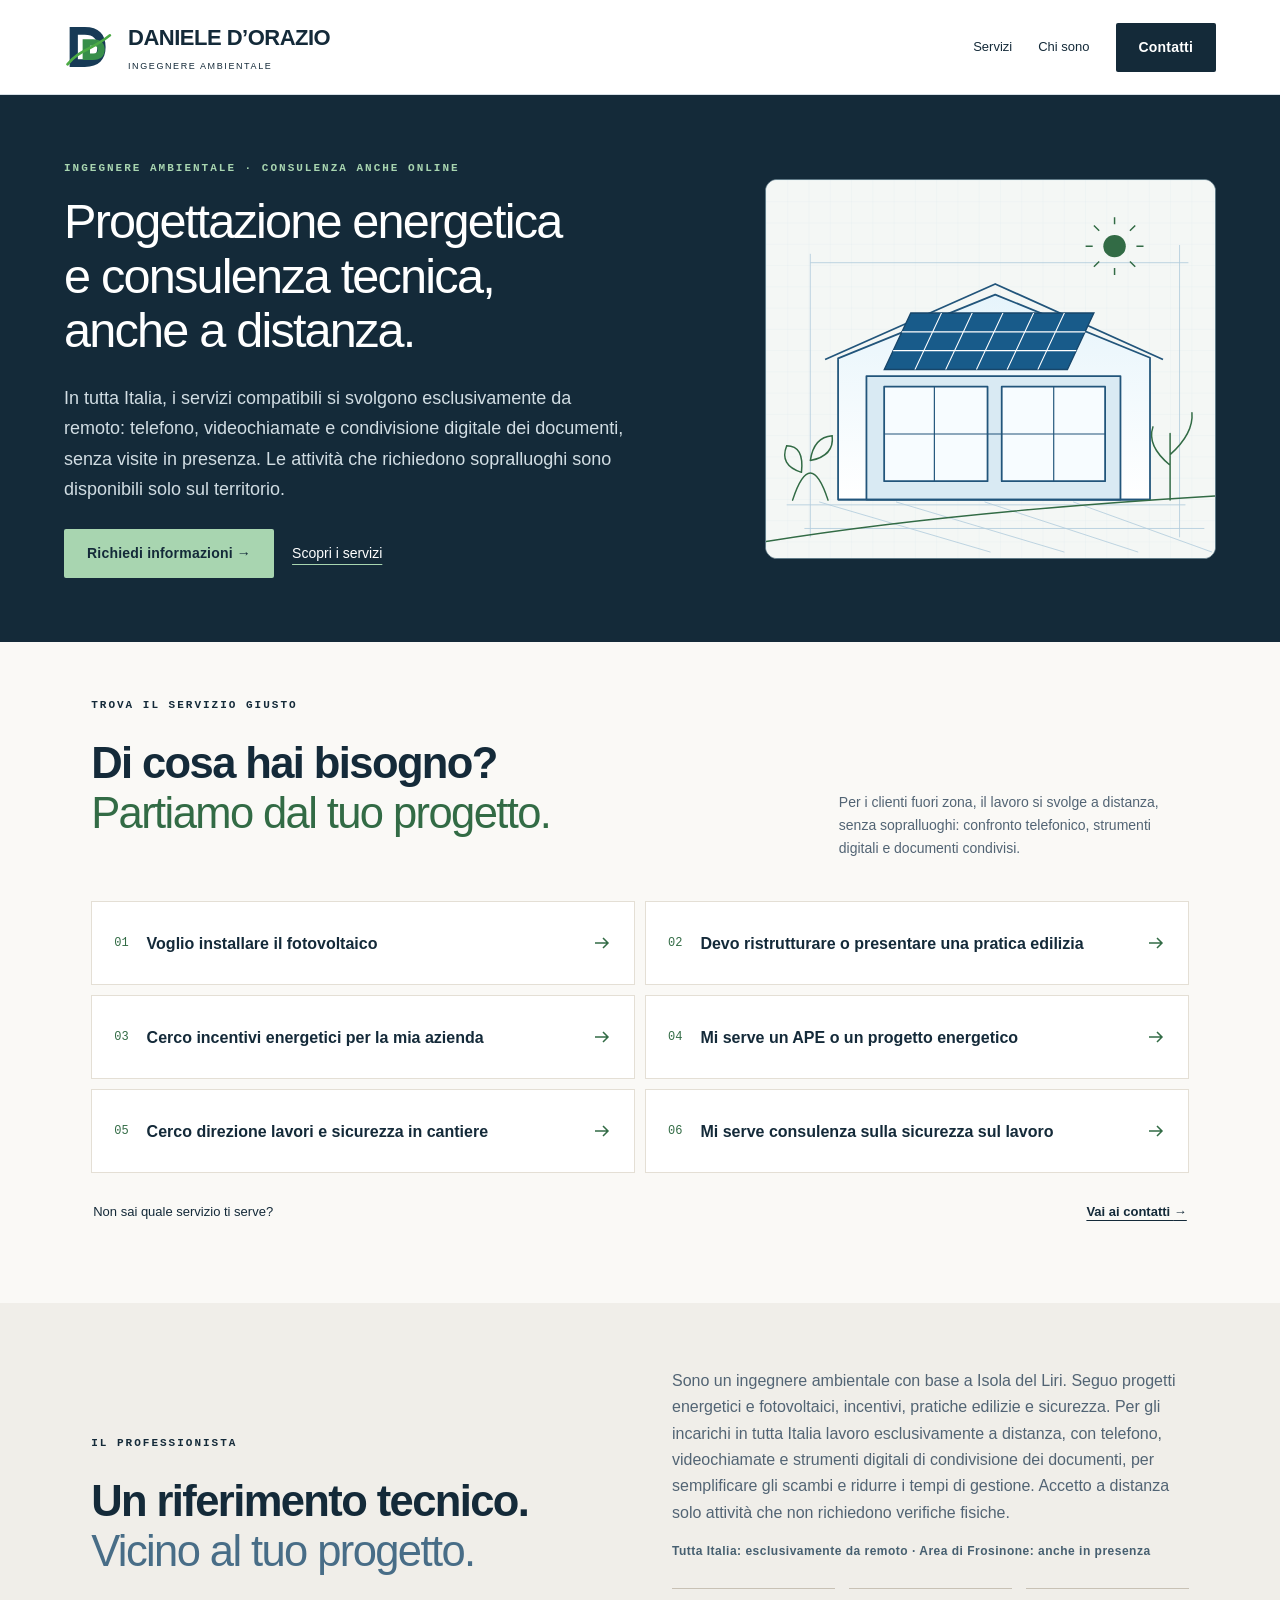
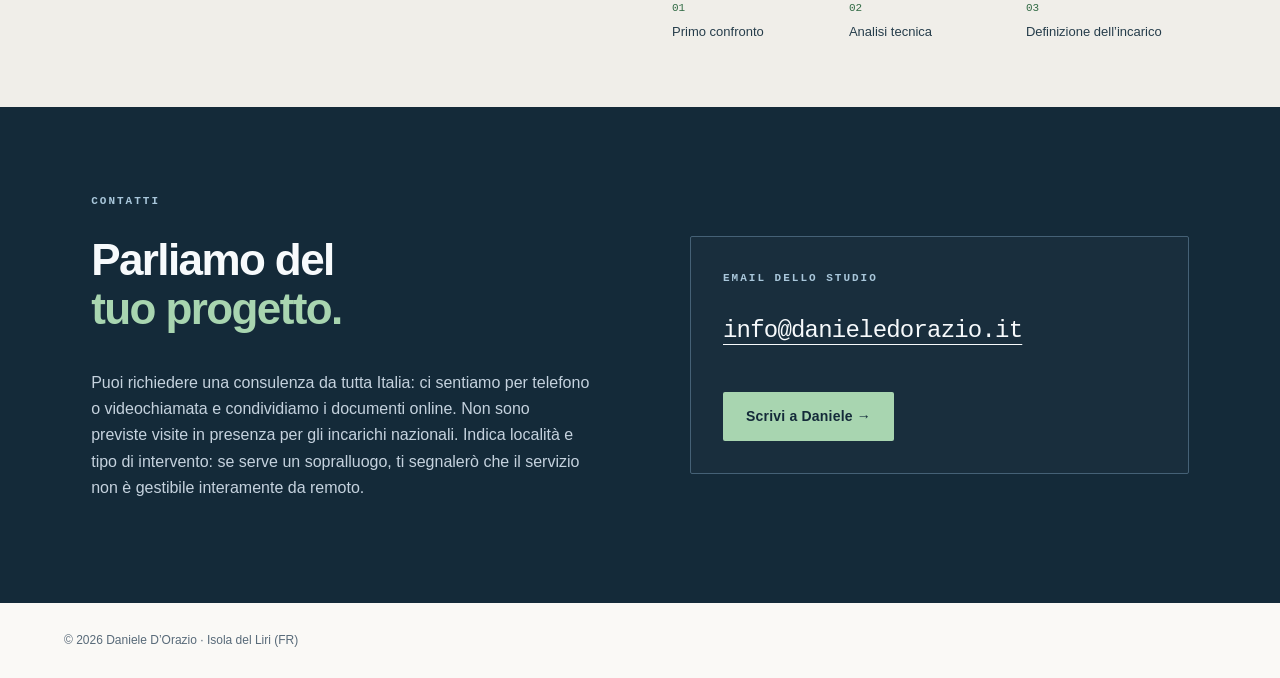
==== commit f98a41bf: "Introduce petrol hero with accessible light typography" ====
--- a/index.html
+++ b/index.html
@@ -1 +1 @@
-<!DOCTYPE html><html lang="it"><head><meta charset="utf-8"><meta name="viewport" content="width=device-width,initial-scale=1"><title>Daniele D’Orazio | Ingegnere a Isola del Liri</title><meta name="description" content="Daniele D’Orazio, ingegnere a Isola del Liri: progettazione energetica, fotovoltaico e allacci, incentivi per aziende, pratiche edilizie, direzione lavori e sicurezza."><link rel="canonical" href="https://danieledorazio.it/"><meta name="theme-color" content="#142b42"><link rel="icon" href="favicon.svg" type="image/svg+xml"><link rel="stylesheet" href="style.css?v=studio-refined-1"><meta property="og:title" content="Daniele D’Orazio | Ingegnere a Isola del Liri"><meta property="og:description" content="Daniele D’Orazio, ingegnere a Isola del Liri: progettazione energetica, fotovoltaico e allacci, incentivi per aziende, pratiche edilizie, direzione lavori e sicurezza."><meta property="og:type" content="website"><meta property="og:locale" content="it_IT"><meta property="og:url" content="https://danieledorazio.it/"><meta property="og:image" content="https://danieledorazio.it/assets/images/condivisione-isola.jpg"><meta property="og:image:width" content="1200"><meta property="og:image:height" content="630"><meta property="og:image:alt" content="Cascata Grande di Isola del Liri · Foto Piergiorgio Mariniello, CC BY-SA 3.0"><meta name="twitter:card" content="summary_large_image"><script type="application/ld+json">{"@context": "https://schema.org", "@type": "WebPage", "@id": "https://danieledorazio.it/#webpage", "url": "https://danieledorazio.it/", "name": "Daniele D’Orazio | Ingegnere a Isola del Liri", "description": "Daniele D’Orazio, ingegnere a Isola del Liri: progettazione energetica, fotovoltaico e allacci, incentivi per aziende, pratiche edilizie, direzione lavori e sicurezza.", "inLanguage": "it-IT"}</script></head><body class="home-clean"><a class="skip" href="#contenuto">Salta al contenuto</a><header><a class="brand brand-with-mark" href="./"><img class="brand-mark" src="assets/images/dd-monogram.svg" alt="Monogramma DD" width="54" height="54"><span>Daniele D’Orazio<small>INGEGNERE AMBIENTALE</small></span></a><nav aria-label="Navigazione principale"><a href="./#servizi">Servizi</a><a href="./#approccio">Chi sono</a><a class="button dark" href="./#contatti"><span class="nav-cta-long">Contatti</span><span class="nav-cta-short">Contatti</span></a></nav></header><main id="contenuto"><section class="wrap hero hero-technical"><div><span class="eyebrow">Ingegnere ambientale · Consulenza anche online</span><h1>Progettazione energetica e consulenza tecnica, anche a distanza.</h1><p class="lead">In tutta Italia, i servizi compatibili si svolgono esclusivamente da remoto: telefono, videochiamate e condivisione digitale dei documenti, senza visite in presenza. Le attività che richiedono sopralluoghi sono disponibili solo sul territorio.</p><div class="actions"><a class="button dark" href="#contatti">Richiedi informazioni <span aria-hidden="true">→</span></a><a class="textlink" href="#esigenze">Scopri i servizi</a></div></div><div class="hero-technical-art"><img src="assets/images/illustrazione-tecnica.svg" alt="Disegno tecnico stilizzato di un edificio con impianto fotovoltaico" width="760" height="640" decoding="async"></div></section><section class="wrap needs" id="esigenze"><span id="servizi" class="eyebrow">Trova il servizio giusto</span><div class="section-head"><h2>Di cosa hai bisogno?<br><em>Partiamo dal tuo progetto.</em></h2><p>Per i clienti fuori zona, il lavoro si svolge a distanza, senza sopralluoghi: confronto telefonico, strumenti digitali e documenti condivisi.</p></div><div class="needs-grid"><a class="need-link" href="fotovoltaico.html"><span class="need-index">01</span><strong>Voglio installare il fotovoltaico</strong><span class="need-arrow" aria-hidden="true"><svg viewBox="0 0 20 20" width="20" height="20" aria-hidden="true" focusable="false"><path d="M3 10h13m-5-5 5 5-5 5" fill="none" stroke="currentColor" stroke-width="1.5"/></svg></span></a><a class="need-link" href="pratiche-edilizie.html"><span class="need-index">02</span><strong>Devo ristrutturare o presentare una pratica edilizia</strong><span class="need-arrow" aria-hidden="true"><svg viewBox="0 0 20 20" width="20" height="20" aria-hidden="true" focusable="false"><path d="M3 10h13m-5-5 5 5-5 5" fill="none" stroke="currentColor" stroke-width="1.5"/></svg></span></a><a class="need-link" href="incentivi-energetici.html"><span class="need-index">03</span><strong>Cerco incentivi energetici per la mia azienda</strong><span class="need-arrow" aria-hidden="true"><svg viewBox="0 0 20 20" width="20" height="20" aria-hidden="true" focusable="false"><path d="M3 10h13m-5-5 5 5-5 5" fill="none" stroke="currentColor" stroke-width="1.5"/></svg></span></a><a class="need-link" href="certificazione-energetica.html"><span class="need-index">04</span><strong>Mi serve un APE o un progetto energetico</strong><span class="need-arrow" aria-hidden="true"><svg viewBox="0 0 20 20" width="20" height="20" aria-hidden="true" focusable="false"><path d="M3 10h13m-5-5 5 5-5 5" fill="none" stroke="currentColor" stroke-width="1.5"/></svg></span></a><a class="need-link" href="direzione-lavori-sicurezza.html"><span class="need-index">05</span><strong>Cerco direzione lavori e sicurezza in cantiere</strong><span class="need-arrow" aria-hidden="true"><svg viewBox="0 0 20 20" width="20" height="20" aria-hidden="true" focusable="false"><path d="M3 10h13m-5-5 5 5-5 5" fill="none" stroke="currentColor" stroke-width="1.5"/></svg></span></a><a class="need-link" href="sicurezza-lavoro.html"><span class="need-index">06</span><strong>Mi serve consulenza sulla sicurezza sul lavoro</strong><span class="need-arrow" aria-hidden="true"><svg viewBox="0 0 20 20" width="20" height="20" aria-hidden="true" focusable="false"><path d="M3 10h13m-5-5 5 5-5 5" fill="none" stroke="currentColor" stroke-width="1.5"/></svg></span></a></div><div class="needs-foot"><span>Non sai quale servizio ti serve?</span><a href="#contatti">Vai ai contatti <span aria-hidden="true">→</span></a></div></section><section class="about" id="approccio"><div class="wrap about-compact"><div><span class="eyebrow">Il professionista</span><h2>Un riferimento tecnico.<br><em>Vicino al tuo progetto.</em></h2></div><div><p>Sono un ingegnere ambientale con base a Isola del Liri. Seguo progetti energetici e fotovoltaici, incentivi, pratiche edilizie e sicurezza. Per gli incarichi in tutta Italia lavoro esclusivamente a distanza, con telefono, videochiamate e strumenti digitali di condivisione dei documenti, per semplificare gli scambi e ridurre i tempi di gestione. Accetto a distanza solo attività che non richiedono verifiche fisiche.</p><p class="about-location">Tutta Italia: esclusivamente da remoto · Area di Frosinone: anche in presenza</p><ol class="process-compact"><li>Primo confronto</li><li>Analisi tecnica</li><li>Definizione dell’incarico</li></ol></div></div></section><section class="contact" id="contatti"><div class="wrap split"><div><span class="eyebrow">Contatti</span><h2>Parliamo del<br><span class="contact-highlight">tuo progetto.</span></h2><p>Puoi richiedere una consulenza da tutta Italia: ci sentiamo per telefono o videochiamata e condividiamo i documenti online. Non sono previste visite in presenza per gli incarichi nazionali. Indica località e tipo di intervento: se serve un sopralluogo, ti segnalerò che il servizio non è gestibile interamente da remoto.</p></div><div class="contact-panel"><span class="eyebrow">Email dello studio</span><a class="contact-email" href="mailto:info@danieledorazio.it">info@danieledorazio.it</a><a class="button" href="mailto:info@danieledorazio.it">Scrivi a Daniele <span aria-hidden="true">→</span></a></div></div></section></main><footer><span>© 2026 Daniele D’Orazio · Isola del Liri (FR)</span></footer></body></html>
+<!DOCTYPE html><html lang="it"><head><meta charset="utf-8"><meta name="viewport" content="width=device-width,initial-scale=1"><title>Daniele D’Orazio | Ingegnere a Isola del Liri</title><meta name="description" content="Daniele D’Orazio, ingegnere a Isola del Liri: progettazione energetica, fotovoltaico e allacci, incentivi per aziende, pratiche edilizie, direzione lavori e sicurezza."><link rel="canonical" href="https://danieledorazio.it/"><meta name="theme-color" content="#142b42"><link rel="icon" href="favicon.svg" type="image/svg+xml"><link rel="stylesheet" href="style.css?v=petrol-hero-1"><meta property="og:title" content="Daniele D’Orazio | Ingegnere a Isola del Liri"><meta property="og:description" content="Daniele D’Orazio, ingegnere a Isola del Liri: progettazione energetica, fotovoltaico e allacci, incentivi per aziende, pratiche edilizie, direzione lavori e sicurezza."><meta property="og:type" content="website"><meta property="og:locale" content="it_IT"><meta property="og:url" content="https://danieledorazio.it/"><meta property="og:image" content="https://danieledorazio.it/assets/images/condivisione-isola.jpg"><meta property="og:image:width" content="1200"><meta property="og:image:height" content="630"><meta property="og:image:alt" content="Cascata Grande di Isola del Liri · Foto Piergiorgio Mariniello, CC BY-SA 3.0"><meta name="twitter:card" content="summary_large_image"><script type="application/ld+json">{"@context": "https://schema.org", "@type": "WebPage", "@id": "https://danieledorazio.it/#webpage", "url": "https://danieledorazio.it/", "name": "Daniele D’Orazio | Ingegnere a Isola del Liri", "description": "Daniele D’Orazio, ingegnere a Isola del Liri: progettazione energetica, fotovoltaico e allacci, incentivi per aziende, pratiche edilizie, direzione lavori e sicurezza.", "inLanguage": "it-IT"}</script></head><body class="home-clean"><a class="skip" href="#contenuto">Salta al contenuto</a><header><a class="brand brand-with-mark" href="./"><img class="brand-mark" src="assets/images/dd-monogram.svg" alt="Monogramma DD" width="54" height="54"><span>Daniele D’Orazio<small>INGEGNERE AMBIENTALE</small></span></a><nav aria-label="Navigazione principale"><a href="./#servizi">Servizi</a><a href="./#approccio">Chi sono</a><a class="button dark" href="./#contatti"><span class="nav-cta-long">Contatti</span><span class="nav-cta-short">Contatti</span></a></nav></header><main id="contenuto"><div class="hero-band"><section class="wrap hero hero-technical"><div><span class="eyebrow">Ingegnere ambientale · Consulenza anche online</span><h1>Progettazione energetica e consulenza tecnica, anche a distanza.</h1><p class="lead">In tutta Italia, i servizi compatibili si svolgono esclusivamente da remoto: telefono, videochiamate e condivisione digitale dei documenti, senza visite in presenza. Le attività che richiedono sopralluoghi sono disponibili solo sul territorio.</p><div class="actions"><a class="button dark" href="#contatti">Richiedi informazioni <span aria-hidden="true">→</span></a><a class="textlink" href="#esigenze">Scopri i servizi</a></div></div><div class="hero-technical-art"><img src="assets/images/illustrazione-tecnica.svg" alt="Disegno tecnico stilizzato di un edificio con impianto fotovoltaico" width="760" height="640" decoding="async"></div></section></div><section class="wrap needs" id="esigenze"><span id="servizi" class="eyebrow">Trova il servizio giusto</span><div class="section-head"><h2>Di cosa hai bisogno?<br><em>Partiamo dal tuo progetto.</em></h2><p>Per i clienti fuori zona, il lavoro si svolge a distanza, senza sopralluoghi: confronto telefonico, strumenti digitali e documenti condivisi.</p></div><div class="needs-grid"><a class="need-link" href="fotovoltaico.html"><span class="need-index">01</span><strong>Voglio installare il fotovoltaico</strong><span class="need-arrow" aria-hidden="true"><svg viewBox="0 0 20 20" width="20" height="20" aria-hidden="true" focusable="false"><path d="M3 10h13m-5-5 5 5-5 5" fill="none" stroke="currentColor" stroke-width="1.5"/></svg></span></a><a class="need-link" href="pratiche-edilizie.html"><span class="need-index">02</span><strong>Devo ristrutturare o presentare una pratica edilizia</strong><span class="need-arrow" aria-hidden="true"><svg viewBox="0 0 20 20" width="20" height="20" aria-hidden="true" focusable="false"><path d="M3 10h13m-5-5 5 5-5 5" fill="none" stroke="currentColor" stroke-width="1.5"/></svg></span></a><a class="need-link" href="incentivi-energetici.html"><span class="need-index">03</span><strong>Cerco incentivi energetici per la mia azienda</strong><span class="need-arrow" aria-hidden="true"><svg viewBox="0 0 20 20" width="20" height="20" aria-hidden="true" focusable="false"><path d="M3 10h13m-5-5 5 5-5 5" fill="none" stroke="currentColor" stroke-width="1.5"/></svg></span></a><a class="need-link" href="certificazione-energetica.html"><span class="need-index">04</span><strong>Mi serve un APE o un progetto energetico</strong><span class="need-arrow" aria-hidden="true"><svg viewBox="0 0 20 20" width="20" height="20" aria-hidden="true" focusable="false"><path d="M3 10h13m-5-5 5 5-5 5" fill="none" stroke="currentColor" stroke-width="1.5"/></svg></span></a><a class="need-link" href="direzione-lavori-sicurezza.html"><span class="need-index">05</span><strong>Cerco direzione lavori e sicurezza in cantiere</strong><span class="need-arrow" aria-hidden="true"><svg viewBox="0 0 20 20" width="20" height="20" aria-hidden="true" focusable="false"><path d="M3 10h13m-5-5 5 5-5 5" fill="none" stroke="currentColor" stroke-width="1.5"/></svg></span></a><a class="need-link" href="sicurezza-lavoro.html"><span class="need-index">06</span><strong>Mi serve consulenza sulla sicurezza sul lavoro</strong><span class="need-arrow" aria-hidden="true"><svg viewBox="0 0 20 20" width="20" height="20" aria-hidden="true" focusable="false"><path d="M3 10h13m-5-5 5 5-5 5" fill="none" stroke="currentColor" stroke-width="1.5"/></svg></span></a></div><div class="needs-foot"><span>Non sai quale servizio ti serve?</span><a href="#contatti">Vai ai contatti <span aria-hidden="true">→</span></a></div></section><section class="about" id="approccio"><div class="wrap about-compact"><div><span class="eyebrow">Il professionista</span><h2>Un riferimento tecnico.<br><em>Vicino al tuo progetto.</em></h2></div><div><p>Sono un ingegnere ambientale con base a Isola del Liri. Seguo progetti energetici e fotovoltaici, incentivi, pratiche edilizie e sicurezza. Per gli incarichi in tutta Italia lavoro esclusivamente a distanza, con telefono, videochiamate e strumenti digitali di condivisione dei documenti, per semplificare gli scambi e ridurre i tempi di gestione. Accetto a distanza solo attività che non richiedono verifiche fisiche.</p><p class="about-location">Tutta Italia: esclusivamente da remoto · Area di Frosinone: anche in presenza</p><ol class="process-compact"><li>Primo confronto</li><li>Analisi tecnica</li><li>Definizione dell’incarico</li></ol></div></div></section><section class="contact" id="contatti"><div class="wrap split"><div><span class="eyebrow">Contatti</span><h2>Parliamo del<br><span class="contact-highlight">tuo progetto.</span></h2><p>Puoi richiedere una consulenza da tutta Italia: ci sentiamo per telefono o videochiamata e condividiamo i documenti online. Non sono previste visite in presenza per gli incarichi nazionali. Indica località e tipo di intervento: se serve un sopralluogo, ti segnalerò che il servizio non è gestibile interamente da remoto.</p></div><div class="contact-panel"><span class="eyebrow">Email dello studio</span><a class="contact-email" href="mailto:info@danieledorazio.it">info@danieledorazio.it</a><a class="button" href="mailto:info@danieledorazio.it">Scrivi a Daniele <span aria-hidden="true">→</span></a></div></div></section></main><footer><span>© 2026 Daniele D’Orazio · Isola del Liri (FR)</span></footer></body></html>
--- a/style.css
+++ b/style.css
@@ -181,3 +181,16 @@
 .home-clean .contact-email{width:fit-content;text-decoration-thickness:1px;text-underline-offset:7px}
 .home-clean .hero-technical-art{background:#f4f7f5;border-color:#dbe5dd;border-radius:12px}
 @media(max-width:760px){.home-clean .hero.hero-technical{grid-template-columns:1fr;gap:26px}.home-clean .hero.hero-technical h1{font-size:clamp(33px,8.2vw,45px);letter-spacing:-1.2px}.home-clean .hero.hero-technical .lead{max-width:none}}
+
+/* Mixed light and dark studio palette: petrol introduction, light services. */
+.home-clean .hero-band{background:var(--ink);color:#fff}
+.home-clean .hero-band .hero{padding-top:64px;padding-bottom:64px}
+.home-clean .hero-band .hero h1{color:#fff}
+.home-clean .hero-band .hero .eyebrow{color:#a8d5b0}
+.home-clean .hero-band .hero .lead{color:#d1dde3}
+.home-clean .hero-band .button.dark{background:#a8d5b0;color:var(--ink)}
+.home-clean .hero-band .textlink{color:#fff;text-decoration-color:#a8d5b0}
+.home-clean .hero-band .textlink:hover{color:#a8d5b0}
+.home-clean .hero-band :focus-visible{outline-color:#a8d5b0}
+.home-clean .hero-band .hero-technical-art{border-color:#607a87;box-shadow:none}
+@media(max-width:760px){.home-clean .hero-band .hero{padding-top:36px;padding-bottom:40px}}
